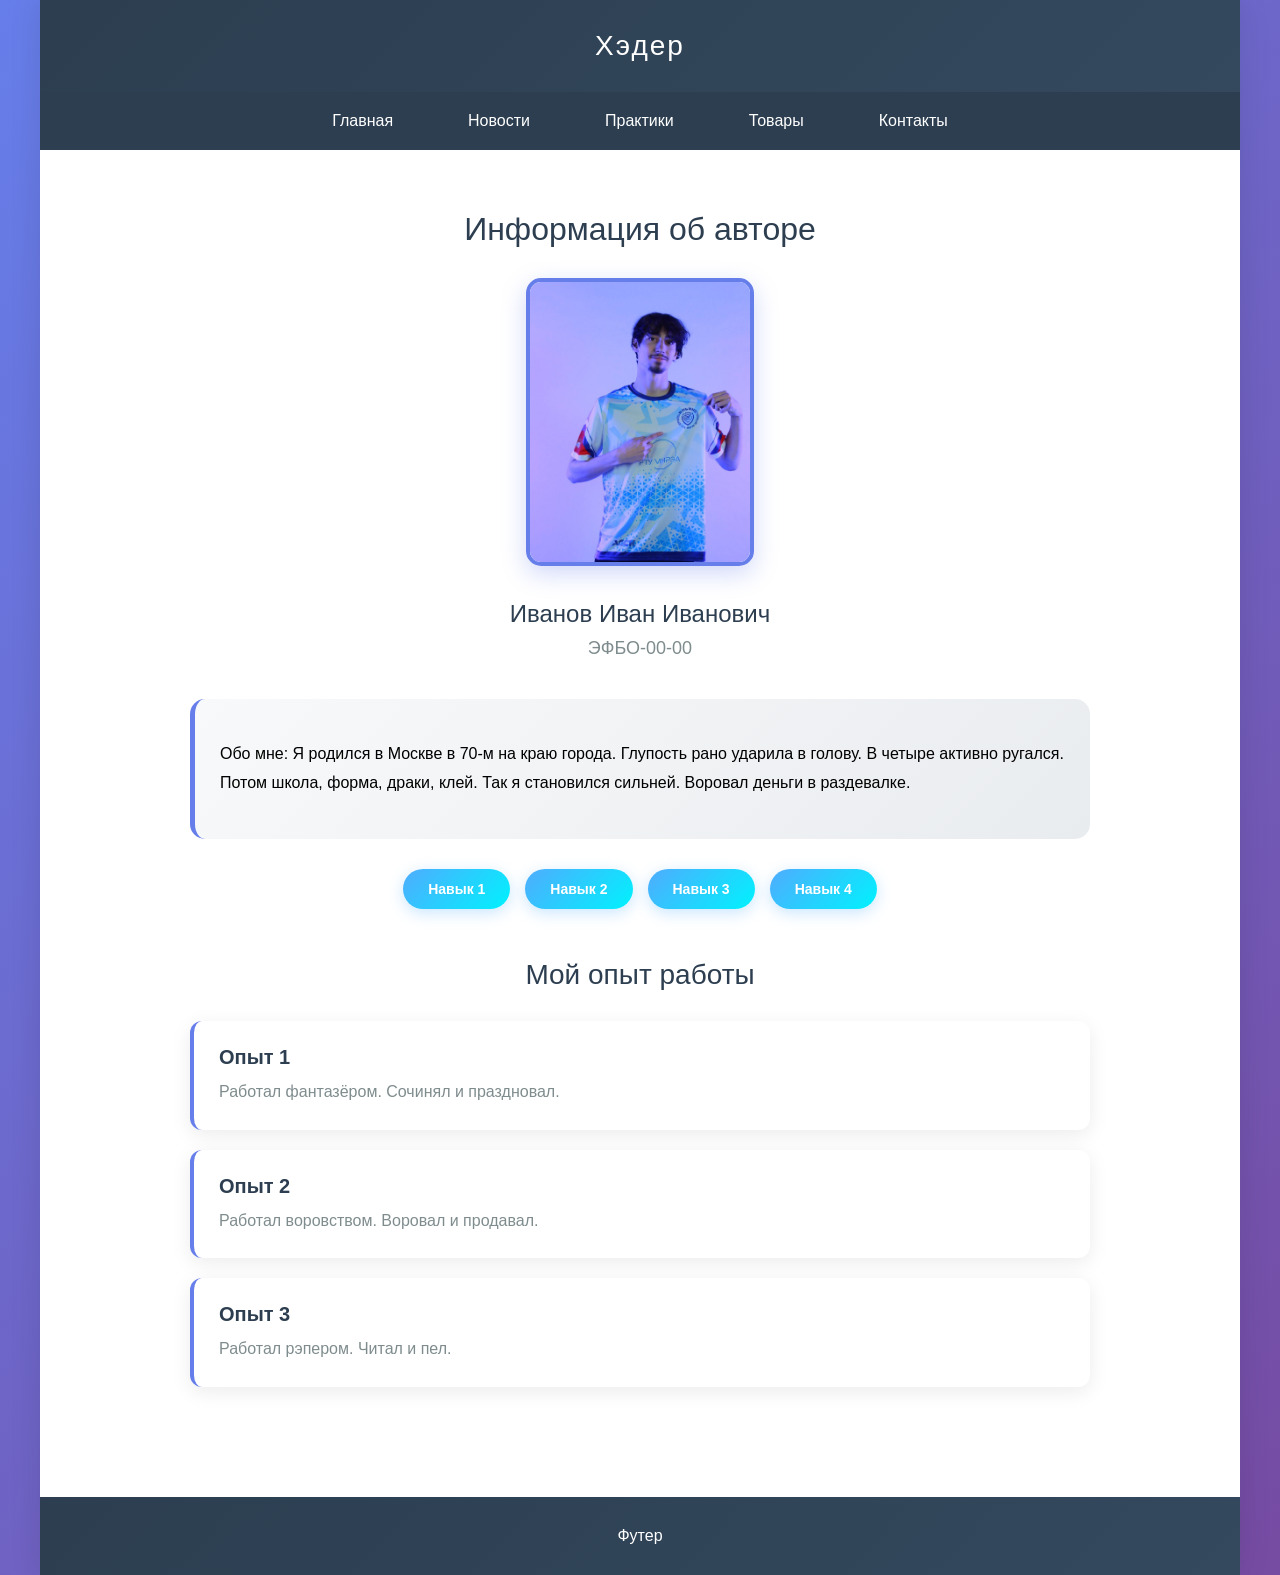
==== index.html @ 4c72a567 "fhjdkhfks" ====
<!DOCTYPE html>
<html lang="ru">
<head>
  <meta charset="UTF-8">
  <meta name="viewport" content="width=device-width, initial-scale=1.0">
  <title>Семестровая работа</title>
  <link rel="stylesheet" href="css/style.css">
</head>
<body>
<div class="page-container">
  <div class="header">Хэдер</div>
  <div class="nav">
    <ul class="nav-list">
      <li class="nav-item"><a class="nav-link"
                              href="index.html">Главная</a></li>
      <li class="nav-item"><a class="nav-link"
                              href="news.html">Новости</a></li>
      <li class="nav-item"><a class="nav-link"
                              href="practices.html">Практики</a></li>
      <li class="nav-item"><a class="nav-link"
                              href="goods.html">Товары</a></li>
      <li class="nav-item"><a class="nav-link"
                              href="contacts.html">Контакты</a></li>
    </ul>
  </div>
  <div class="content">
    <div class="profile-header">
      <h1 class="profile-title">Информация об авторе</h1>
      <img class="profile-photo" src="photo1.png" alt="Фото
автора" width="200" height="250">
      <h2 class="profile-name">Иванов Иван Иванович</h2>
      <p class="profile-group">ЭФБО-00-00</p>
    </div>

    <div class="about-me">
      <p>Обо мне: Я родился в Москве в 70-м на краю города. Глупость
        рано ударила в голову. В четыре активно ругался.
        Потом школа, форма, драки, клей. Так я становился сильней.
        Воровал деньги в раздевалке.</p>
    </div>

    <div class="skills-container">
      <div class="skill-tag">Навык 1</div>
      <div class="skill-tag">Навык 2</div>
      <div class="skill-tag">Навык 3</div>
      <div class="skill-tag">Навык 4</div>
    </div>

    <div class="experience-section">
      <h2 class="section-title">Мой опыт работы</h2>
      <div class="experience-card">
        <h3 class="experience-title">Опыт 1</h3>
        <p class="experience-desc">Работал фантазёром. Сочинял и
          праздновал.</p>
      </div>
      <div class="experience-card">
        <h3 class="experience-title">Опыт 2</h3>
        <p class="experience-desc">Работал воровством. Воровал и
          продавал.</p>
      </div>
      <div class="experience-card">
        <h3 class="experience-title">Опыт 3</h3>
        <p class="experience-desc">Работал рэпером. Читал и пел.
        </p>
      </div>
    </div>
  </div>
  <div class="footer">Футер</div>
</div>
</body>
</html>
---- css/style.css ----
/* ===== БАЗОВЫЕ СТИЛИ ===== */
body {
  font-family: 'Segoe UI', Tahoma, Geneva, Verdana, sans-serif; /* Современный
шрифт для лучшей читаемости */
  margin: 0; /* Убираем стандартные отступы браузера */
  padding: 0; /* Убираем стандартные внутренние отступы */
  background: linear-gradient(135deg, #667eea 0%, #764ba2 100%); /* Красивый
градиентный фон всей страницы */
  min-height: 100vh; /* Минимальная высота равна высоте окна браузера */
}
/* ===== КОНТЕЙНЕР СТРАНИЦЫ ===== */
.page-container {
  max-width: 1200px; /* Максимальная ширина контента */
  margin: 0 auto; /* Центрирование контейнера по горизонтали */
  background: white; /* Белый фон для основного содержимого */
  min-height: 100vh; /* Минимальная высота равна высоте окна браузера */
  box-shadow: 0 0 30px rgba(0,0,0,0.1); /* Легкая тень вокруг всего контента */
}
/* ===== ШАПКА ===== */
.header {
  background: linear-gradient(135deg, #2c3e50 0%, #34495e 100%); /* Темный
градиентный фон */
  color: white; /* Белый цвет текста */
  text-align: center; /* Выравнивание текста по центру */
  padding: 30px; /* Внутренние отступы со всех сторон */
  font-size: 28px; /* Размер шрифта */
  font-weight: 300; /* Легкое начертание шрифта */
  letter-spacing: 2px; /* Расстояние между буквами */
}
/* ===== НАВИГАЦИЯ ===== */
.nav {
  background: #2c3e50; /* Темно-синий фон навигации */
  padding: 20px 0; /* Вертикальные отступы */
}
.nav-list {
  list-style: none; /* Убираем маркеры списка */
  margin: 0; /* Убираем внешние отступы */
  padding: 0; /* Убираем внутренние отступы */
  display: flex; /* Горизонтальное расположение элементов */
  justify-content: center; /* Выравнивание по центру */
  gap: 25px; /* Расстояние между элементами навигации */
}
.nav-item {
  margin: 0; /* Убираем отступы у пунктов меню */
}
.nav-link {
  color: white; /* Белый цвет текста ссылок */
  text-decoration: none; /* Убираем подчеркивание ссылок */
  padding: 12px 25px; /* Отступы внутри ссылок */
  border-radius: 25px; /* Скругленные углы (капсульная форма) */
  transition: all 0.3s ease; /* Плавные анимации при изменении */
  font-weight: 500; /* Средняя жирность шрифта */
}
.nav-link:hover {
  background: rgba(255,255,255,0.1); /* Полупрозрачный белый фон при наведении
*/
  transform: translateY(-2px); /* Легкое поднятие элемента при наведении */
}
/* ===== ОСНОВНОЙ КОНТЕНТ ===== */
.content {
  padding: 40px; /* Внутренние отступы контента */
  max-width: 900px; /* Максимальная ширина контента */
  margin: 0 auto; /* Центрирование контента */
}
/* ===== ГЛАВНАЯ СТРАНИЦА ===== */
.profile-header {
  text-align: center; /* Выравнивание по центру */
  margin-bottom: 40px; /* Отступ снизу */
}
.profile-title {
  font-size: 32px; /* Размер шрифта заголовка */
  color: #2c3e50; /* Темно-синий цвет текста */
  margin-bottom: 10px; /* Отступ снизу */
  font-weight: 300; /* Легкое начертание шрифта */
}
.profile-photo {
  width: 220px; /* Фиксированная ширина фото */
  height: 280px; /* Фиксированная высота фото */
  border-radius: 15px; /* Скругленные углы фото */
  object-fit: cover; /* Обрезка фото для сохранения пропорций */
  margin: 20px auto; /* Центрирование и отступы */
  border: 4px solid #667eea; /* Синяя рамка вокруг фото */
  box-shadow: 0 8px 25px rgba(102, 126, 234, 0.3); /* Тень с синим оттенком */
}
.profile-name {
  font-size: 24px; /* Размер шрифта имени */
  color: #2c3e50; /* Темно-синий цвет текста */
  margin: 10px 0; /* Вертикальные отступы */
  font-weight: 500; /* Средняя жирность шрифта */
}
.profile-group {
  font-size: 18px; /* Размер шрифта группы */
  color: #7f8c8d; /* Серый цвет текста */
  margin: 5px 0; /* Вертикальные отступы */
}
.about-me {
  background: linear-gradient(135deg, #f8f9fa 0%, #e9ecef 100%); /* Светлый
градиентный фон */
  padding: 25px; /* Внутренние отступы */
  border-radius: 15px; /* Скругленные углы */
  margin: 30px 0; /* Вертикальные отступы */
  border-left: 5px solid #667eea; /* Синяя полоса слева */
  font-size: 16px; /* Размер шрифта текста */
  line-height: 1.8; /* Межстрочный интервал */
}
/* ===== НАВЫКИ ===== */
.skills-container {
  display: flex; /* Горизонтальное расположение навыков */
  justify-content: center; /* Выравнивание по центру */
  flex-wrap: wrap; /* Перенос на новую строку при необходимости */
  gap: 15px; /* Расстояние между навыками */
  margin: 30px 0; /* Вертикальные отступы */
}
.skill-tag {
  background: linear-gradient(135deg, #4facfe 0%, #00f2fe 100%); /* Голубой
градиентный фон */
  color: white; /* Белый цвет текста */
  padding: 12px 25px; /* Внутренние отступы */
  border-radius: 25px; /* Круглые углы (капсульная форма) */
  font-weight: 600; /* Жирный шрифт */
  font-size: 14px; /* Размер шрифта */
  box-shadow: 0 4px 15px rgba(79, 172, 254, 0.3); /* Тень с голубым оттенком */
  transition: all 0.3s ease; /* Плавные анимации при изменении */
}
.skill-tag:hover {
  transform: translateY(-3px); /* Поднятие элемента при наведении */
  box-shadow: 0 6px 20px rgba(79, 172, 254, 0.4); /* Увеличение тени при
наведении */
}
/* ===== ОПЫТ РАБОТЫ ===== */
.experience-section {
  margin-top: 50px; /* Отступ сверху */
}
.section-title {
  font-size: 28px; /* Размер шрифта заголовка секции */
  color: #2c3e50; /* Темно-синий цвет текста */
  text-align: center; /* Выравнивание по центру */
  margin-bottom: 30px; /* Отступ снизу */
  font-weight: 300; /* Легкое начертание шрифта */
}
.experience-card {
  background: white; /* Белый фон карточки */
  padding: 25px; /* Внутренние отступы */
  margin: 20px 0; /* Вертикальные отступы */
  border-radius: 12px; /* Скругленные углы */
  box-shadow: 0 5px 20px rgba(0,0,0,0.08); /* Легкая тень */
  border-left: 4px solid #667eea; /* Синяя полоса слева */
  transition: transform 0.3s ease; /* Плавная анимация трансформации */
}
.experience-card:hover {
  transform: translateX(5px); /* Сдвиг вправо при наведении */
}
.experience-title {
  font-size: 20px; /* Размер шрифта заголовка опыта */
  color: #2c3e50; /* Темно-синий цвет текста */
  margin: 0 0 10px 0; /* Отступ снизу */
  font-weight: 600; /* Жирный шрифт */
}
.experience-desc {
  color: #7f8c8d; /* Серый цвет текста */
  line-height: 1.6; /* Межстрочный интервал */
  margin: 0; /* Убираем отступы */
}
/* ===== ФУТЕР ===== */
.footer {
  background: linear-gradient(135deg, #2c3e50 0%, #34495e 100%); /* Темный
градиентный фон */
  color: white; /* Белый цвет текста */
  text-align: center; /* Выравнивание по центру */
  padding: 30px; /* Внутренние отступы */
  margin-top: 50px; /*Отступ сверху*/
}
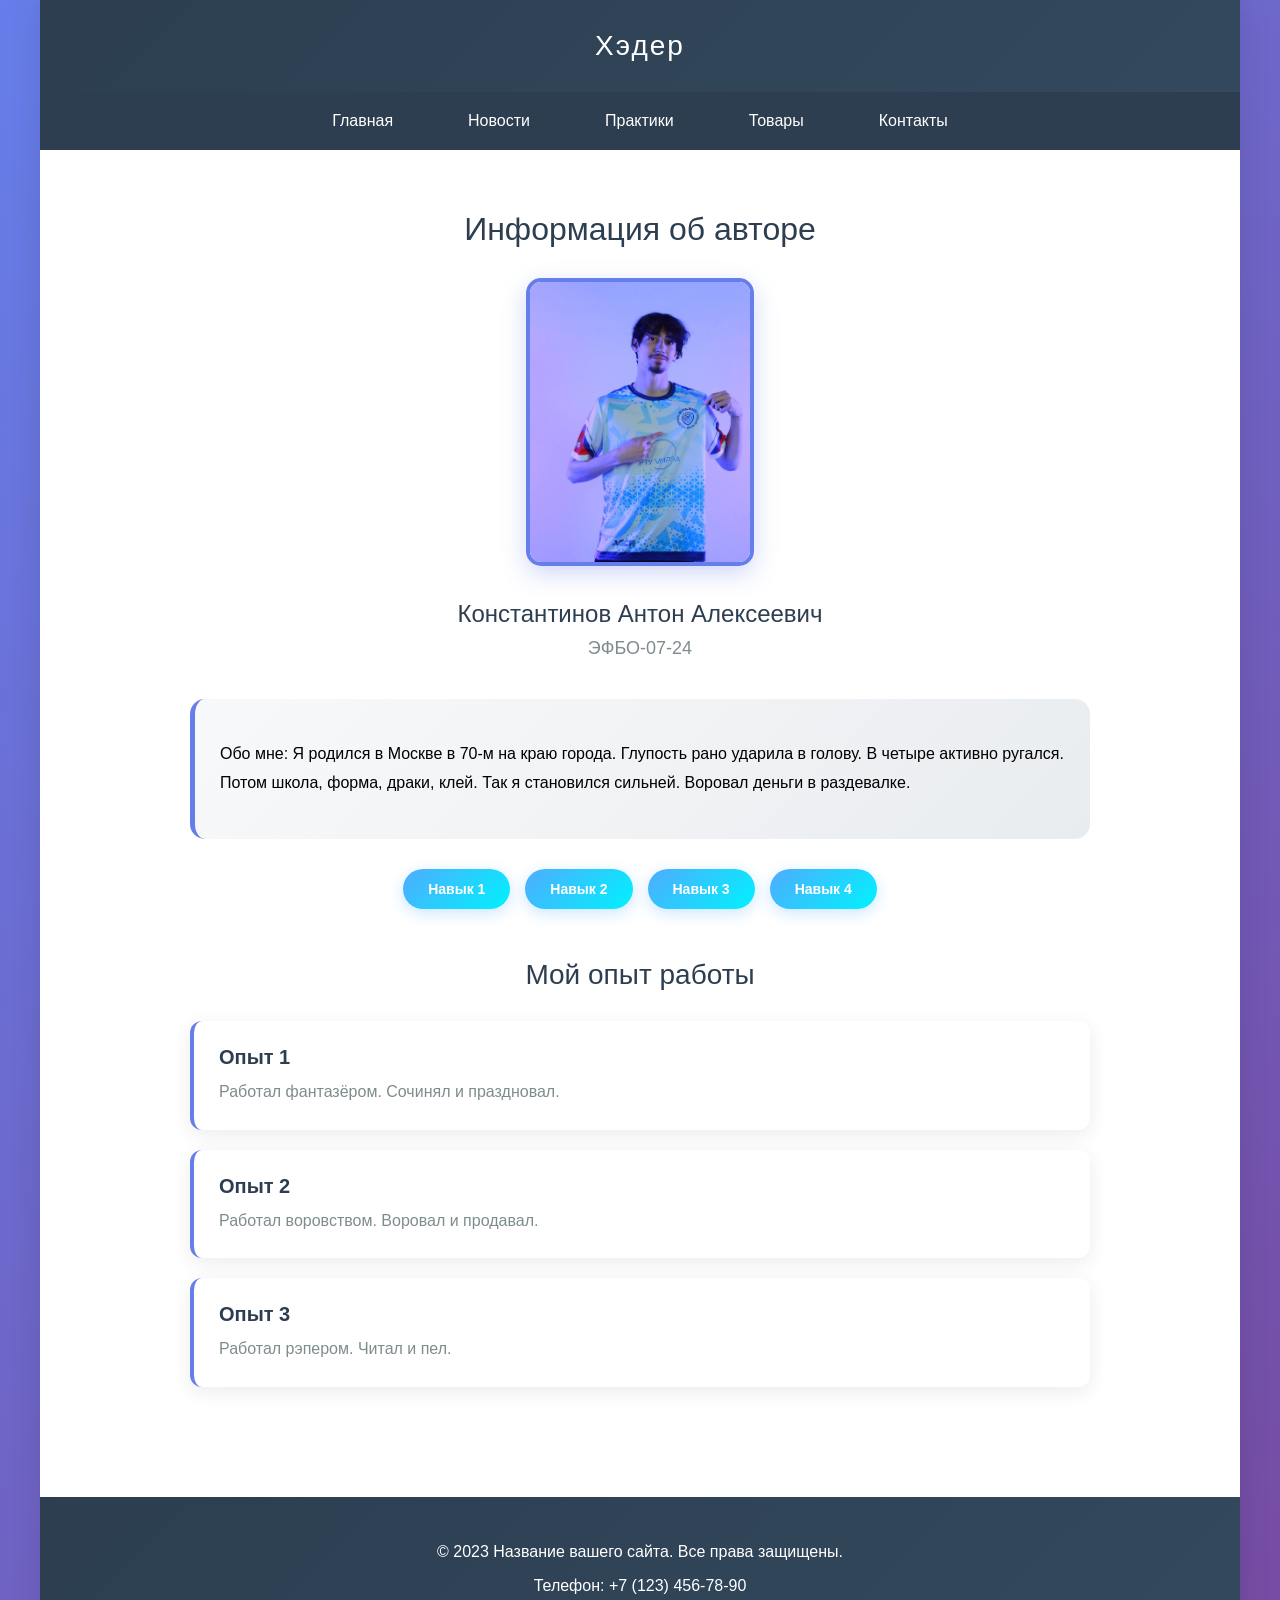
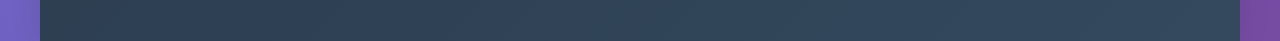
==== commit 87f83daa: "добавлены стили" ====
--- a/index.html
+++ b/index.html
@@ -28,8 +28,8 @@
       <h1 class="profile-title">Информация об авторе</h1>
       <img class="profile-photo" src="photo1.png" alt="Фото
 автора" width="200" height="250">
-      <h2 class="profile-name">Иванов Иван Иванович</h2>
-      <p class="profile-group">ЭФБО-00-00</p>
+      <h2 class="profile-name">Константинов Антон Алексеевич</h2>
+      <p class="profile-group">ЭФБО-07-24</p>
     </div>
 
     <div class="about-me">
@@ -65,7 +65,10 @@
       </div>
     </div>
   </div>
-  <div class="footer">Футер</div>
+  <div class="footer">
+    <p>&copy; 2023 Название вашего сайта. Все права защищены.</p>
+    <p>Телефон: +7 (123) 456-78-90</p>
+  </div>
 </div>
 </body>
 </html>
--- a/css/style.css
+++ b/css/style.css
@@ -1,4 +1,4 @@
-/* ===== БАЗОВЫЕ СТИЛИ ===== */
+/* ===== базовые стили ===== */
 body {
   font-family: 'Segoe UI', Tahoma, Geneva, Verdana, sans-serif; /* Современный
 шрифт для лучшей читаемости */
@@ -8,7 +8,7 @@
 градиентный фон всей страницы */
   min-height: 100vh; /* Минимальная высота равна высоте окна браузера */
 }
-/* ===== КОНТЕЙНЕР СТРАНИЦЫ ===== */
+/* ===== контейнер страницы ===== */
 .page-container {
   max-width: 1200px; /* Максимальная ширина контента */
   margin: 0 auto; /* Центрирование контейнера по горизонтали */
@@ -16,7 +16,7 @@
   min-height: 100vh; /* Минимальная высота равна высоте окна браузера */
   box-shadow: 0 0 30px rgba(0,0,0,0.1); /* Легкая тень вокруг всего контента */
 }
-/* ===== ШАПКА ===== */
+/* ===== шапка ===== */
 .header {
   background: linear-gradient(135deg, #2c3e50 0%, #34495e 100%); /* Темный
 градиентный фон */
@@ -27,7 +27,7 @@
   font-weight: 300; /* Легкое начертание шрифта */
   letter-spacing: 2px; /* Расстояние между буквами */
 }
-/* ===== НАВИГАЦИЯ ===== */
+/* ===== навигация ===== */
 .nav {
   background: #2c3e50; /* Темно-синий фон навигации */
   padding: 20px 0; /* Вертикальные отступы */
@@ -56,13 +56,13 @@
 */
   transform: translateY(-2px); /* Легкое поднятие элемента при наведении */
 }
-/* ===== ОСНОВНОЙ КОНТЕНТ ===== */
+/* ===== основной контент ===== */
 .content {
   padding: 40px; /* Внутренние отступы контента */
   max-width: 900px; /* Максимальная ширина контента */
   margin: 0 auto; /* Центрирование контента */
 }
-/* ===== ГЛАВНАЯ СТРАНИЦА ===== */
+/* ===== главная страница ===== */
 .profile-header {
   text-align: center; /* Выравнивание по центру */
   margin-bottom: 40px; /* Отступ снизу */
@@ -103,7 +103,7 @@
   font-size: 16px; /* Размер шрифта текста */
   line-height: 1.8; /* Межстрочный интервал */
 }
-/* ===== НАВЫКИ ===== */
+/* ===== навыки ===== */
 .skills-container {
   display: flex; /* Горизонтальное расположение навыков */
   justify-content: center; /* Выравнивание по центру */
@@ -127,7 +127,7 @@
   box-shadow: 0 6px 20px rgba(79, 172, 254, 0.4); /* Увеличение тени при
 наведении */
 }
-/* ===== ОПЫТ РАБОТЫ ===== */
+
 .experience-section {
   margin-top: 50px; /* Отступ сверху */
 }
@@ -161,7 +161,7 @@
   line-height: 1.6; /* Межстрочный интервал */
   margin: 0; /* Убираем отступы */
 }
-/* ===== ФУТЕР ===== */
+/* ===== футер ===== */
 .footer {
   background: linear-gradient(135deg, #2c3e50 0%, #34495e 100%); /* Темный
 градиентный фон */
@@ -170,3 +170,110 @@
   padding: 30px; /* Внутренние отступы */
   margin-top: 50px; /*Отступ сверху*/
 }
+/* =====карточка новости===== */
+.news-card {
+  background: white;
+  padding: 25px;
+  margin: 20px 0;
+  border-radius: 12px;
+  box-shadow: 0 5px 20px rgba(0,0,0,0.08);
+  border-left: 4px solid #667eea; /* Синяя полоса слева — как в макете */
+  transition: transform 0.3s ease;
+}
+
+.news-card:hover {
+  transform: translateX(5px);
+}
+
+.news-card h2 {
+  font-size: 20px;
+  color: #2c3e50;
+  margin: 0 0 10px 0;
+  font-weight: 600;
+}
+
+.news-meta {
+  font-size: 14px;
+  color: #7f8c8d;
+  margin: 0 0 15px 0;
+  font-style: italic;
+}
+
+.news-text {
+  color: #7f8c8d;
+  line-height: 1.6;
+  margin: 0;
+}
+/* ===== карточка товара ===== */
+.product-card {
+  background: white;
+  padding: 20px;
+  margin: 20px 0;
+  border-radius: 12px;
+  box-shadow: 0 5px 20px rgba(0,0,0,0.08);
+  border-left: 4px solid #667eea;
+  text-align: center;
+  transition: transform 0.3s ease;
+}
+
+.product-card:hover {
+  transform: translateY(-5px);
+}
+
+.product-card img {
+  width: 120px;
+  height: 120px;
+  object-fit: cover;
+  border-radius: 10px;
+  margin-bottom: 15px;
+  border: 2px solid #eee;
+}
+
+.product-card h3 {
+  font-size: 18px;
+  color: #2c3e50;
+  margin: 10px 0;
+  font-weight: 600;
+}
+
+.product-price {
+  font-size: 16px;
+  color: #27ae60;
+  font-weight: bold;
+  margin: 0;
+}
+/* ===== карточка контактов ===== */
+.contact-card {
+  background: white;
+  padding: 25px;
+  margin: 20px 0;
+  border-radius: 12px;
+  box-shadow: 0 5px 20px rgba(0,0,0,0.08);
+  border-left: 4px solid #667eea;
+  max-width: 500px;
+  margin: 20px auto;
+  text-align: center;
+}
+
+.contact-card p {
+  margin: 10px 0;
+  font-size: 16px;
+  color: #7f8c8d;
+}
+
+.contact-card button {
+  background: linear-gradient(135deg, #667eea 0%, #764ba2 100%);
+  color: white;
+  border: none;
+  padding: 12px 25px;
+  border-radius: 25px;
+  font-size: 16px;
+  cursor: pointer;
+  margin-top: 15px;
+  transition: all 0.3s ease;
+}
+
+.contact-card button:hover {
+  transform: scale(1.05);
+  box-shadow: 0 6px 20px rgba(102, 126, 234, 0.4);
+}
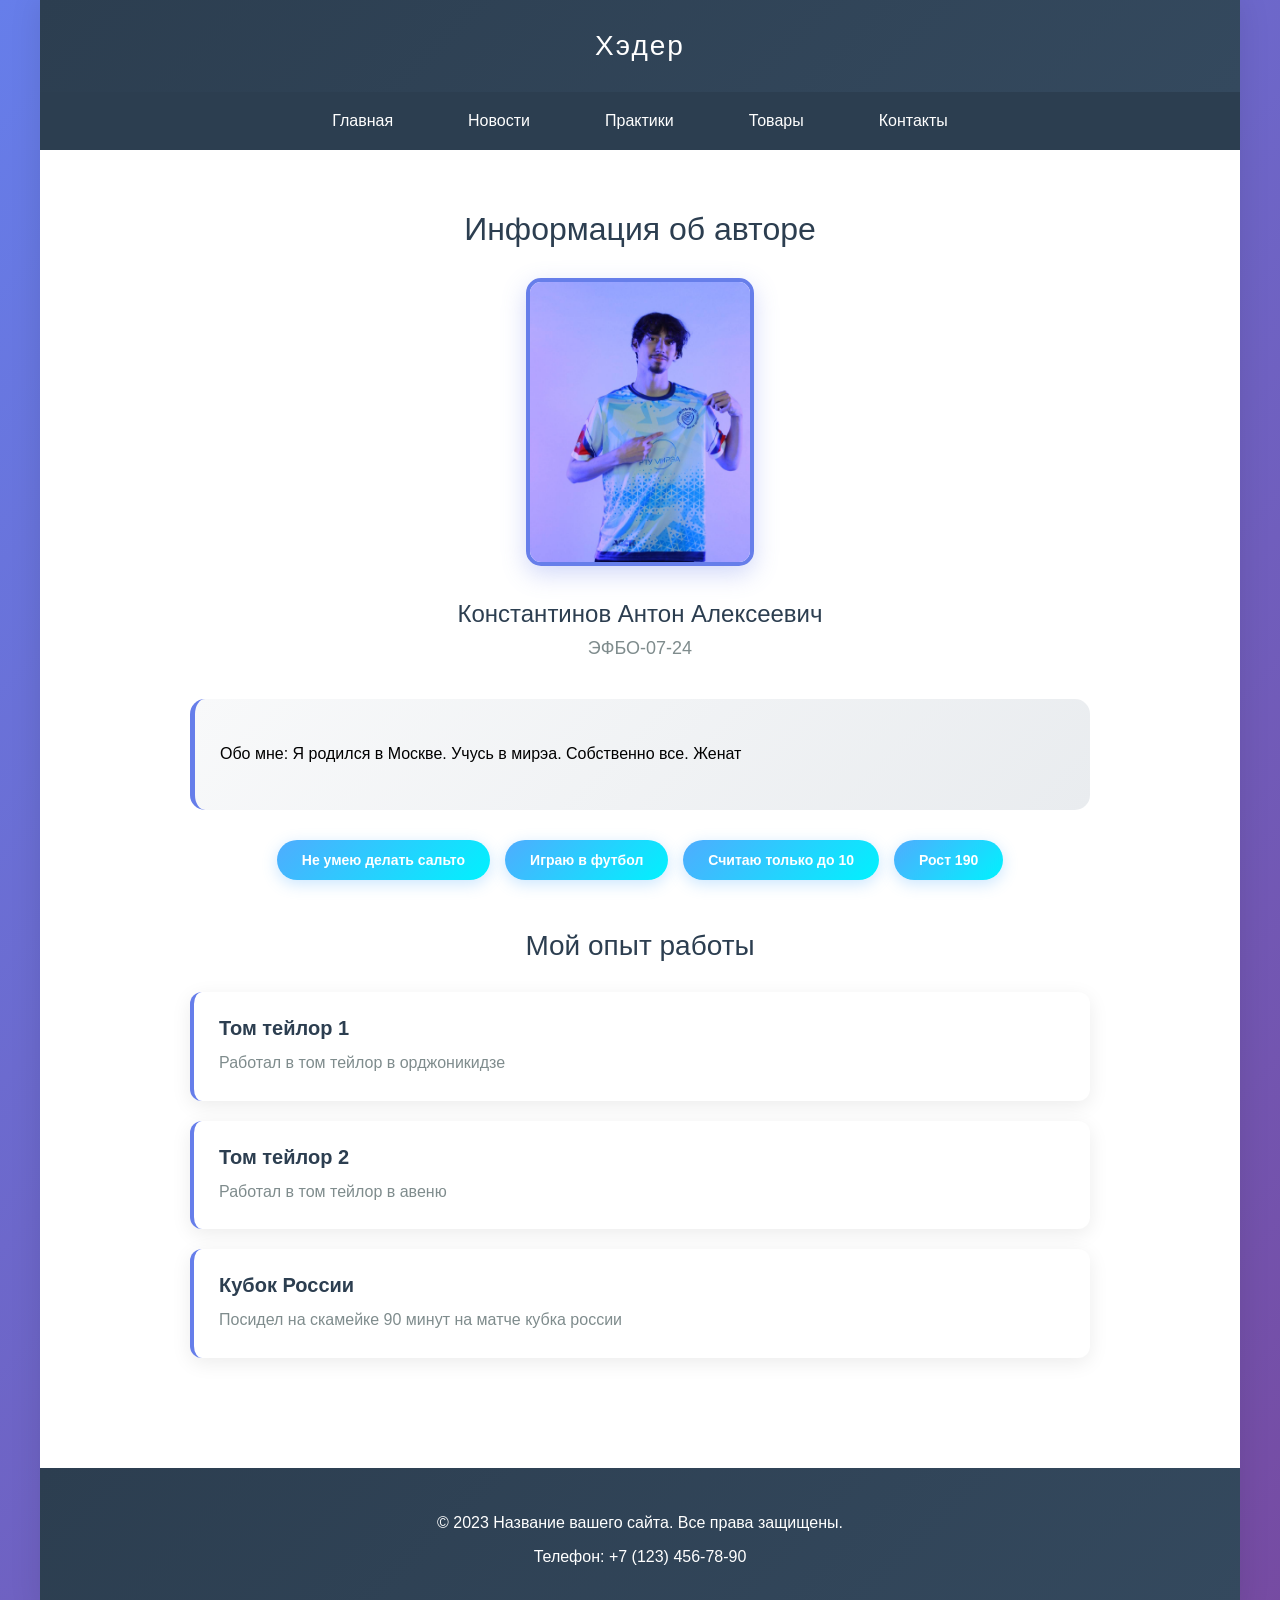
==== commit 1bc03a3c: "добавлены навыки и опыт работы" ====
--- a/index.html
+++ b/index.html
@@ -14,54 +14,48 @@
       <li class="nav-item"><a class="nav-link"
                               href="index.html">Главная</a></li>
       <li class="nav-item"><a class="nav-link"
-                              href="news.html">Новости</a></li>
+                              href="pages/news.html">Новости</a></li>
       <li class="nav-item"><a class="nav-link"
-                              href="practices.html">Практики</a></li>
+                              href="pages/practices.html">Практики</a></li>
       <li class="nav-item"><a class="nav-link"
-                              href="goods.html">Товары</a></li>
+                              href="pages/goods.html">Товары</a></li>
       <li class="nav-item"><a class="nav-link"
-                              href="contacts.html">Контакты</a></li>
+                              href="pages/contacts.html">Контакты</a></li>
     </ul>
   </div>
   <div class="content">
     <div class="profile-header">
       <h1 class="profile-title">Информация об авторе</h1>
-      <img class="profile-photo" src="photo1.png" alt="Фото
+      <img class="profile-photo" src="img/photo1.png" alt="Фото
 автора" width="200" height="250">
       <h2 class="profile-name">Константинов Антон Алексеевич</h2>
       <p class="profile-group">ЭФБО-07-24</p>
     </div>
 
     <div class="about-me">
-      <p>Обо мне: Я родился в Москве в 70-м на краю города. Глупость
-        рано ударила в голову. В четыре активно ругался.
-        Потом школа, форма, драки, клей. Так я становился сильней.
-        Воровал деньги в раздевалке.</p>
+      <p>Обо мне: Я родился в Москве. Учусь в мирэа. Собственно все. Женат</p>
     </div>
 
     <div class="skills-container">
-      <div class="skill-tag">Навык 1</div>
-      <div class="skill-tag">Навык 2</div>
-      <div class="skill-tag">Навык 3</div>
-      <div class="skill-tag">Навык 4</div>
+      <div class="skill-tag">Не умею делать сальто</div>
+      <div class="skill-tag">Играю в футбол</div>
+      <div class="skill-tag">Считаю только до 10</div>
+      <div class="skill-tag">Рост 190</div>
     </div>
 
     <div class="experience-section">
       <h2 class="section-title">Мой опыт работы</h2>
       <div class="experience-card">
-        <h3 class="experience-title">Опыт 1</h3>
-        <p class="experience-desc">Работал фантазёром. Сочинял и
-          праздновал.</p>
+        <h3 class="experience-title">Том тейлор 1</h3>
+        <p class="experience-desc">Работал в том тейлор в орджоникидзе</p>
       </div>
       <div class="experience-card">
-        <h3 class="experience-title">Опыт 2</h3>
-        <p class="experience-desc">Работал воровством. Воровал и
-          продавал.</p>
+        <h3 class="experience-title">Том тейлор 2</h3>
+        <p class="experience-desc">Работал в том тейлор в авеню</p>
       </div>
       <div class="experience-card">
-        <h3 class="experience-title">Опыт 3</h3>
-        <p class="experience-desc">Работал рэпером. Читал и пел.
-        </p>
+        <h3 class="experience-title">Кубок России</h3>
+        <p class="experience-desc">Посидел на скамейке 90 минут на матче кубка россии</p>
       </div>
     </div>
   </div>
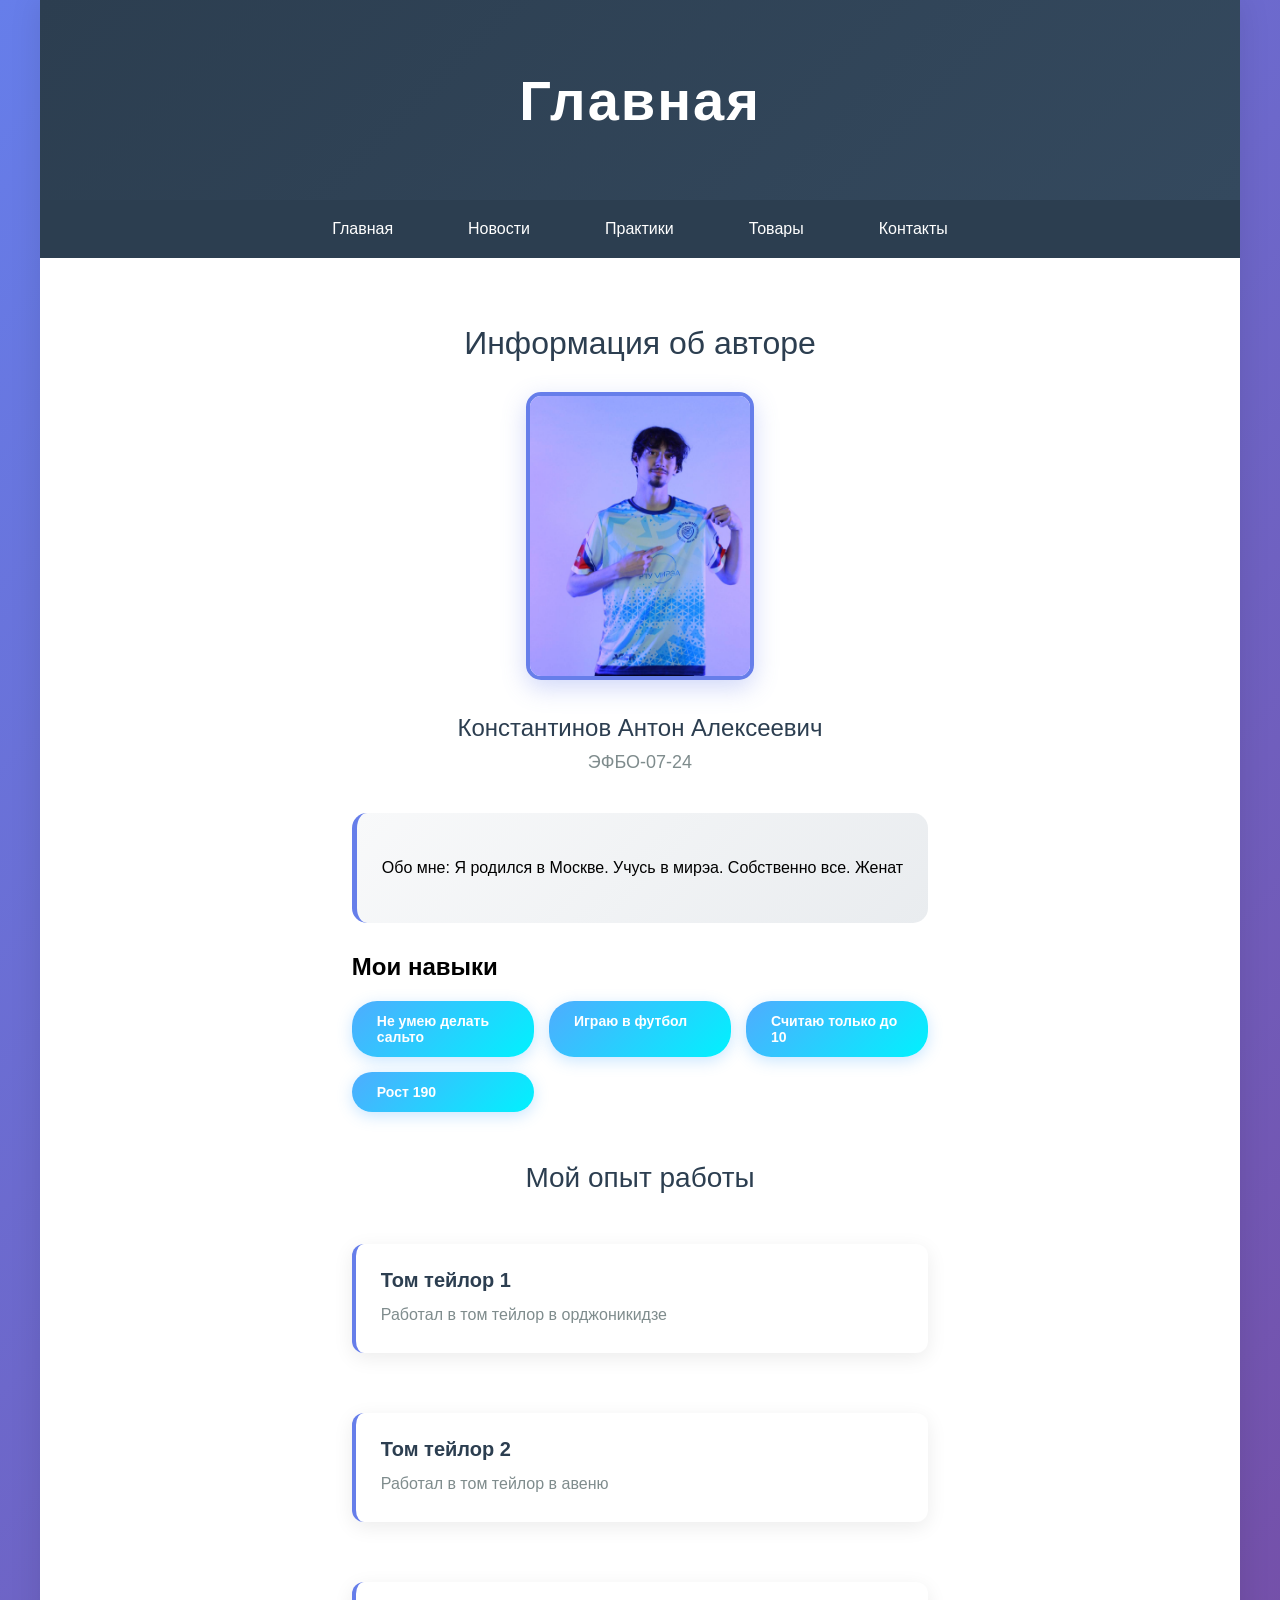
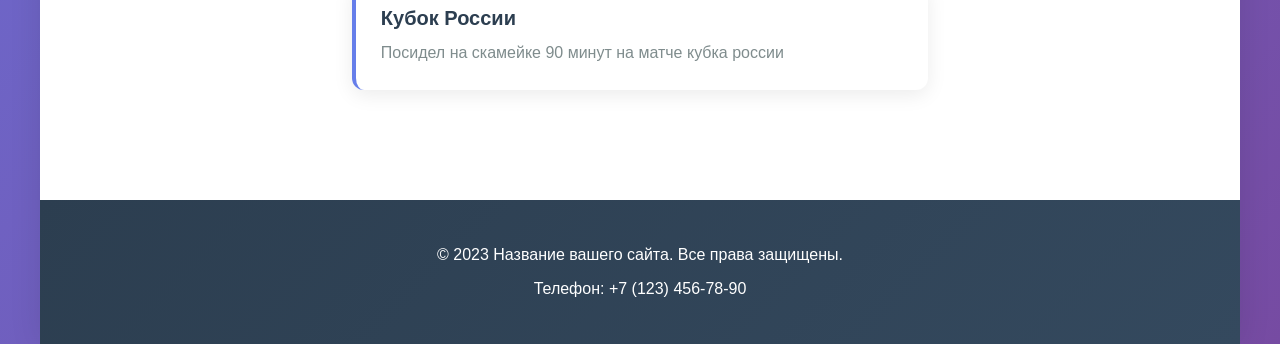
==== commit d519bebb: "9 практика" ====
--- a/index.html
+++ b/index.html
@@ -8,8 +8,10 @@
 </head>
 <body>
 <div class="page-container">
-  <div class="header">Хэдер</div>
-  <div class="nav">
+  <header class="header">
+    <h1>Главная</h1>
+  </header>
+  <nav class="nav">
     <ul class="nav-list">
       <li class="nav-item"><a class="nav-link"
                               href="index.html">Главная</a></li>
@@ -22,47 +24,52 @@
       <li class="nav-item"><a class="nav-link"
                               href="pages/contacts.html">Контакты</a></li>
     </ul>
-  </div>
-  <div class="content">
-    <div class="profile-header">
+  </nav>
+  <main class="content">
+    <article class="profile-header">
       <h1 class="profile-title">Информация об авторе</h1>
       <img class="profile-photo" src="img/photo1.png" alt="Фото
 автора" width="200" height="250">
       <h2 class="profile-name">Константинов Антон Алексеевич</h2>
       <p class="profile-group">ЭФБО-07-24</p>
-    </div>
+    </article>
 
-    <div class="about-me">
+    <section class="about-me">
       <p>Обо мне: Я родился в Москве. Учусь в мирэа. Собственно все. Женат</p>
-    </div>
+    </section>
 
-    <div class="skills-container">
-      <div class="skill-tag">Не умею делать сальто</div>
-      <div class="skill-tag">Играю в футбол</div>
-      <div class="skill-tag">Считаю только до 10</div>
-      <div class="skill-tag">Рост 190</div>
-    </div>
+    <section class="skills-container">
+      <h2>Мои навыки</h2>
+      <div class="skills-grid">
+        <div class="skill-tag">Не умею делать сальто</div>
+        <div class="skill-tag">Играю в футбол</div>
+        <div class="skill-tag">Считаю только до 10</div>
+        <div class="skill-tag">Рост 190</div>
+      </div>
+    </section>
 
-    <div class="experience-section">
+    <section class="experience-section">
       <h2 class="section-title">Мой опыт работы</h2>
-      <div class="experience-card">
-        <h3 class="experience-title">Том тейлор 1</h3>
-        <p class="experience-desc">Работал в том тейлор в орджоникидзе</p>
+      <div class="experience-grid">
+        <article class="experience-card">
+          <h3 class="experience-title">Том тейлор 1</h3>
+          <p class="experience-desc">Работал в том тейлор в орджоникидзе</p>
+        </article>
+        <article class="experience-card">
+          <h3 class="experience-title">Том тейлор 2</h3>
+          <p class="experience-desc">Работал в том тейлор в авеню</p>
+        </article>
+        <article class="experience-card">
+          <h3 class="experience-title">Кубок России</h3>
+          <p class="experience-desc">Посидел на скамейке 90 минут на матче кубка россии</p>
+        </article>
       </div>
-      <div class="experience-card">
-        <h3 class="experience-title">Том тейлор 2</h3>
-        <p class="experience-desc">Работал в том тейлор в авеню</p>
-      </div>
-      <div class="experience-card">
-        <h3 class="experience-title">Кубок России</h3>
-        <p class="experience-desc">Посидел на скамейке 90 минут на матче кубка россии</p>
-      </div>
-    </div>
-  </div>
-  <div class="footer">
+    </section>
+  </main>
+  <footer class="footer">
     <p>&copy; 2023 Название вашего сайта. Все права защищены.</p>
     <p>Телефон: +7 (123) 456-78-90</p>
-  </div>
+  </footer>
 </div>
 </body>
 </html>
--- a/css/style.css
+++ b/css/style.css
@@ -15,6 +15,13 @@
   background: white; /* Белый фон для основного содержимого */
   min-height: 100vh; /* Минимальная высота равна высоте окна браузера */
   box-shadow: 0 0 30px rgba(0,0,0,0.1); /* Легкая тень вокруг всего контента */
+  display: grid; /* сеточный макет для семантических областей */
+  grid-template-rows: auto 1fr auto;
+  grid-template-areas:
+    "header"
+    "nav"
+    "main"
+    "footer";
 }
 /* ===== шапка ===== */
 .header {
@@ -26,11 +33,13 @@
   font-size: 28px; /* Размер шрифта */
   font-weight: 300; /* Легкое начертание шрифта */
   letter-spacing: 2px; /* Расстояние между буквами */
+  grid-area: header; /* привязка к области сетки */
 }
 /* ===== навигация ===== */
 .nav {
   background: #2c3e50; /* Темно-синий фон навигации */
   padding: 20px 0; /* Вертикальные отступы */
+  grid-area: nav; /* привязка к области сетки */
 }
 .nav-list {
   list-style: none; /* Убираем маркеры списка */
@@ -57,10 +66,12 @@
   transform: translateY(-2px); /* Легкое поднятие элемента при наведении */
 }
 /* ===== основной контент ===== */
-.content {
+/* заменили .content на main для семантики */
+main.content {
   padding: 40px; /* Внутренние отступы контента */
   max-width: 900px; /* Максимальная ширина контента */
   margin: 0 auto; /* Центрирование контента */
+  grid-area: main; /* привязка к области сетки */
 }
 /* ===== главная страница ===== */
 .profile-header {
@@ -104,12 +115,12 @@
   line-height: 1.8; /* Межстрочный интервал */
 }
 /* ===== навыки ===== */
-.skills-container {
-  display: flex; /* Горизонтальное расположение навыков */
-  justify-content: center; /* Выравнивание по центру */
-  flex-wrap: wrap; /* Перенос на новую строку при необходимости */
+/* добавили css grid для навыков */
+.skills-grid {
+  display: grid; /* Горизонтальное расположение навыков */
+  grid-template-columns: repeat(auto-fit, minmax(150px, 1fr));
   gap: 15px; /* Расстояние между навыками */
-  margin: 30px 0; /* Вертикальные отступы */
+  margin: 20px 0; /* Вертикальные отступы */
 }
 .skill-tag {
   background: linear-gradient(135deg, #4facfe 0%, #00f2fe 100%); /* Голубой
@@ -138,6 +149,12 @@
   margin-bottom: 30px; /* Отступ снизу */
   font-weight: 300; /* Легкое начертание шрифта */
 }
+/* добавили css grid для карточек опыта */
+.experience-grid {
+  display: grid;
+  grid-template-columns: repeat(auto-fit, minmax(300px, 1fr));
+  gap: 20px;
+}
 .experience-card {
   background: white; /* Белый фон карточки */
   padding: 25px; /* Внутренние отступы */
@@ -171,22 +188,26 @@
   margin-top: 50px; /*Отступ сверху*/
 }
 /* =====карточка новости===== */
+.news-container {
+  display: grid;
+  gap: 25px;
+}
+
 .news-card {
   background: white;
-  padding: 25px;
+  padding: 30px;
   margin: 20px 0;
   border-radius: 12px;
   box-shadow: 0 5px 20px rgba(0,0,0,0.08);
   border-left: 4px solid #667eea; /* Синяя полоса слева — как в макете */
   transition: transform 0.3s ease;
 }
-
 .news-card:hover {
   transform: translateX(5px);
 }
 
-.news-card h2 {
-  font-size: 20px;
+.news-title {
+  font-size: 24px;
   color: #2c3e50;
   margin: 0 0 10px 0;
   font-weight: 600;
@@ -205,6 +226,12 @@
   margin: 0;
 }
 /* ===== карточка товара ===== */
+.product-grid {
+  display: grid;
+  grid-template-columns: repeat(auto-fit, minmax(280px, 1fr));
+  gap: 30px;
+  margin-top: 30px;
+}
 .product-card {
   background: white;
   padding: 20px;
@@ -220,16 +247,16 @@
   transform: translateY(-5px);
 }
 
-.product-card img {
-  width: 120px;
-  height: 120px;
+.product-image {
+  width: 200px;
+  height: 200px;
   object-fit: cover;
   border-radius: 10px;
-  margin-bottom: 15px;
-  border: 2px solid #eee;
-}
-
-.product-card h3 {
+  margin-bottom: 20px;
+  border: 3px solid #f8f9fa;
+}
+
+.product-name {
   font-size: 18px;
   color: #2c3e50;
   margin: 10px 0;
@@ -243,37 +270,79 @@
   margin: 0;
 }
 /* ===== карточка контактов ===== */
+.contact-container {
+  text-align: center;
+  padding: 40px 20px;
+}
+
+.section-title {
+  font-size: 28px;
+  color: #2c3e50;
+  margin-bottom: 30px;
+  font-weight: 300;
+}
+
 .contact-card {
-  background: white;
+  background: #e9ecef;
   padding: 25px;
-  margin: 20px 0;
-  border-radius: 12px;
+  margin: 20px auto;
+  max-width: 600px;
+  border-radius: 15px;
   box-shadow: 0 5px 20px rgba(0,0,0,0.08);
-  border-left: 4px solid #667eea;
-  max-width: 500px;
-  margin: 20px auto;
-  text-align: center;
-}
-
-.contact-card p {
-  margin: 10px 0;
-  font-size: 16px;
+  transition: transform 0.3s ease;
+}
+
+.contact-card:hover {
+  transform: translateY(-5px);
+}
+
+.contact-title {
+  font-size: 20px;
+  color: #2c3e50;
+  margin: 0 0 10px 0;
+  font-weight: 600;
+}
+
+.contact-text {
   color: #7f8c8d;
-}
-
-.contact-card button {
+  line-height: 1.6;
+  margin: 0;
+}
+
+.contact-button{
   background: linear-gradient(135deg, #667eea 0%, #764ba2 100%);
   color: white;
   border: none;
-  padding: 12px 25px;
-  border-radius: 25px;
+  padding: 15px 40px;
   font-size: 16px;
+  border-radius: 30px;
   cursor: pointer;
-  margin-top: 15px;
+  margin-top: 20px;
+  font-weight: 600;
   transition: all 0.3s ease;
 }
-
-.contact-card button:hover {
-  transform: scale(1.05);
-  box-shadow: 0 6px 20px rgba(102, 126, 234, 0.4);
-}
+.contact-button:hover{
+  transform: translateY(-2px);
+  box-shadow: 0 8px 25px rgba(102, 126, 234, 0.4);
+}
+
+/* ==== АДАПТИВНОСТЬ ==== */
+/* Новое: Медиа-запросы для мобильных устройств */
+@media (max-width: 768px) {
+  .nav-list {
+    flex-direction: column;
+    gap: 10px;
+  }
+
+  .skills-grid {
+    grid-template-columns: 1fr;
+  }
+
+  .experience-grid {
+    grid-template-columns: 1fr;
+  }
+
+  main.content {
+    padding: 20px;
+  }
+}
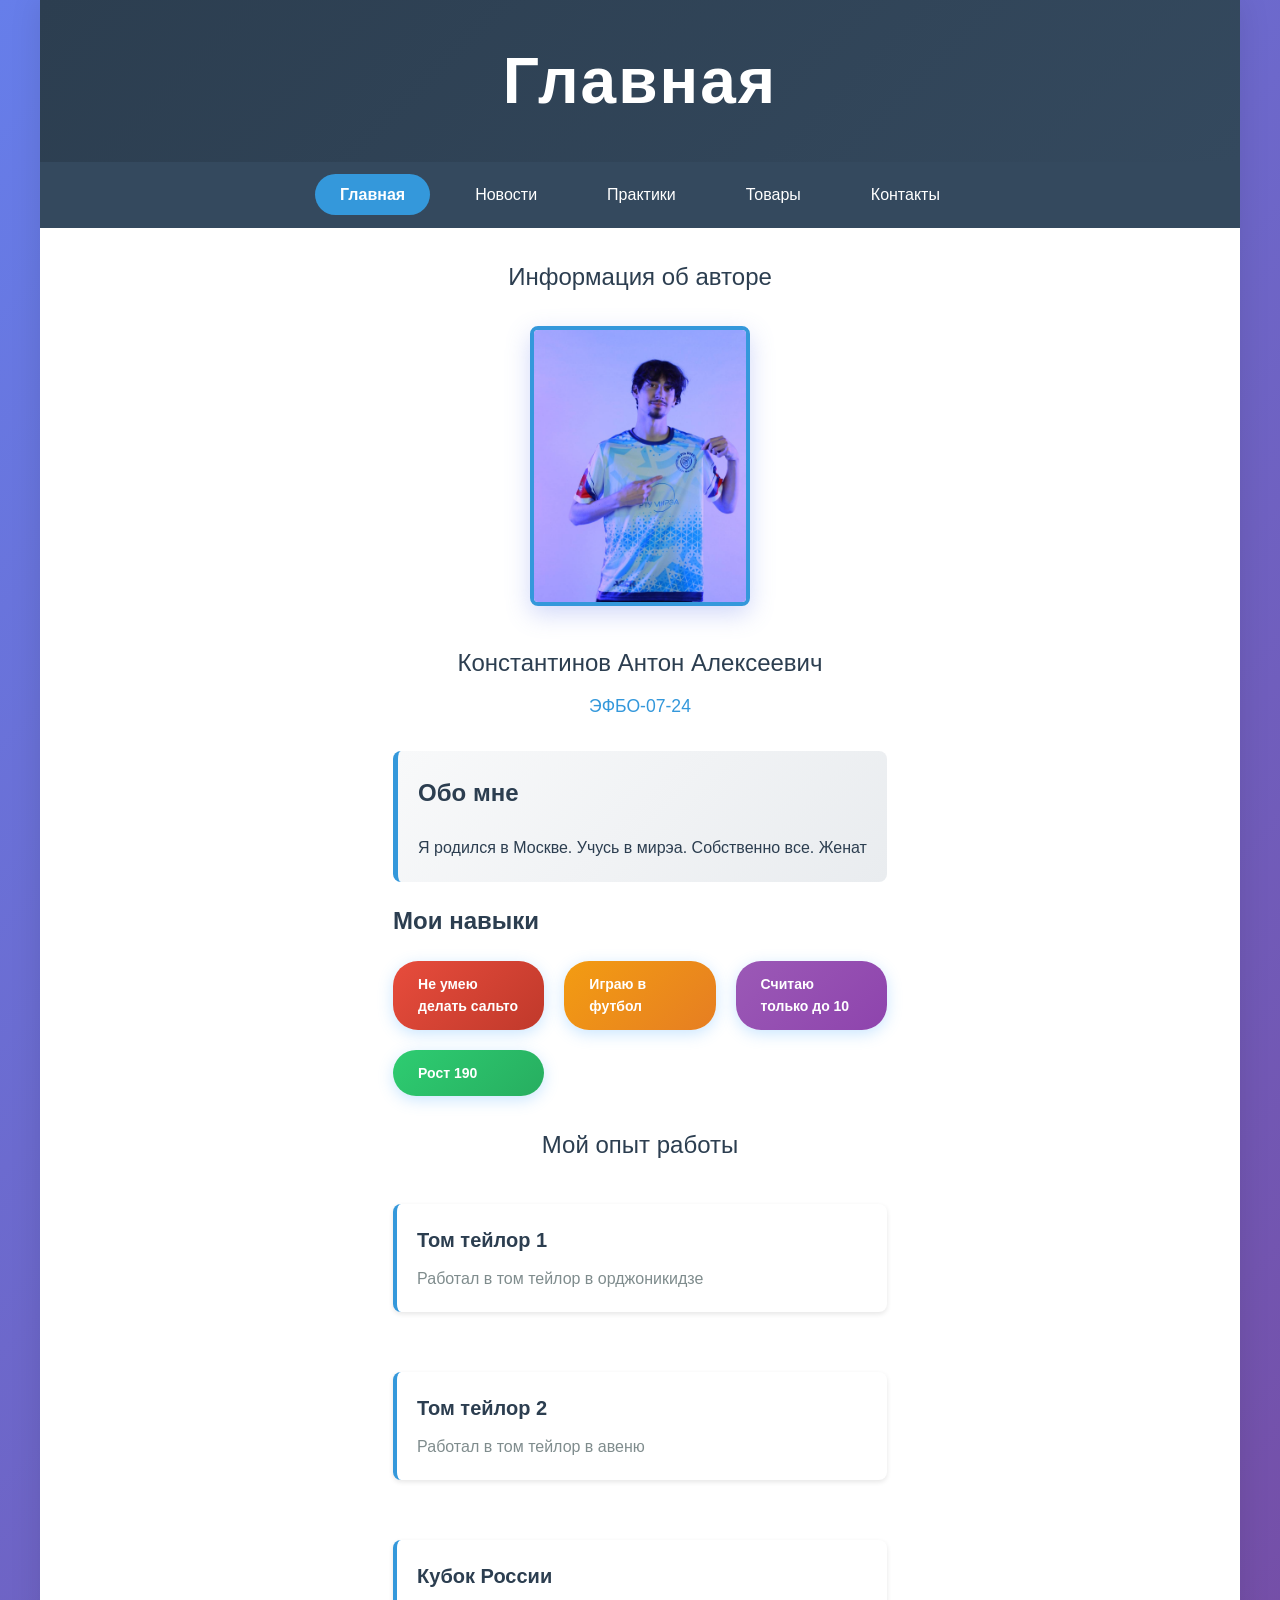
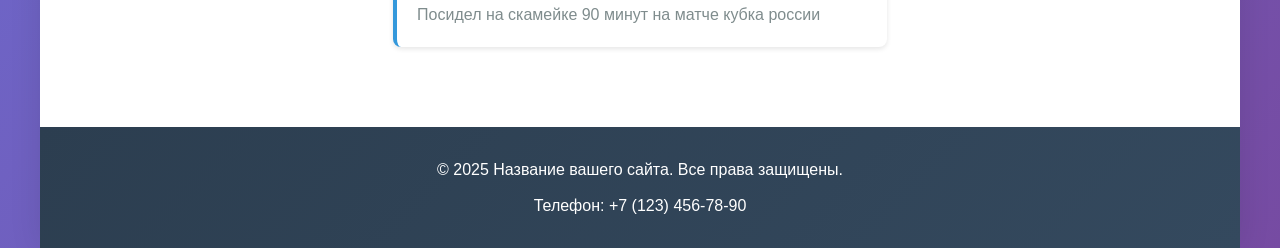
==== commit 397f9a5a: "11 практика" ====
--- a/index.html
+++ b/index.html
@@ -7,68 +7,76 @@
   <link rel="stylesheet" href="css/style.css">
 </head>
 <body>
-<div class="page-container">
+<div class="page">
   <header class="header">
-    <h1>Главная</h1>
+    <h1 class="header__title">Главная</h1>
   </header>
   <nav class="nav">
-    <ul class="nav-list">
-      <li class="nav-item"><a class="nav-link"
-                              href="index.html">Главная</a></li>
-      <li class="nav-item"><a class="nav-link"
-                              href="pages/news.html">Новости</a></li>
-      <li class="nav-item"><a class="nav-link"
-                              href="pages/practices.html">Практики</a></li>
-      <li class="nav-item"><a class="nav-link"
-                              href="pages/goods.html">Товары</a></li>
-      <li class="nav-item"><a class="nav-link"
-                              href="pages/contacts.html">Контакты</a></li>
+    <ul class="nav__list">
+      <li class="nav__item nav__item--active">
+        <a class="nav__link" href="index.html">Главная</a>
+      </li>
+      <li class="nav__item">
+        <a class="nav__link" href="pages/news.html">Новости</a>
+      </li>
+      <li class="nav__item">
+        <a class="nav__link" href="pages/practices.html">Практики</a>
+      </li>
+      <li class="nav__item">
+        <a class="nav__link" href="pages/goods.html">Товары</a>
+      </li>
+      <li class="nav__item">
+        <a class="nav__link" href="pages/contacts.html">Контакты</a>
+      </li>
     </ul>
   </nav>
-  <main class="content">
-    <article class="profile-header">
-      <h1 class="profile-title">Информация об авторе</h1>
-      <img class="profile-photo" src="img/photo1.png" alt="Фото
+  <main class="main">
+    <section class="profile">
+      <div class="profile__header">
+        <h1 class="profile__title">Информация об авторе</h1>
+        <img class="profile__photo" src="img/photo1.png" alt="Фото
 автора" width="200" height="250">
-      <h2 class="profile-name">Константинов Антон Алексеевич</h2>
-      <p class="profile-group">ЭФБО-07-24</p>
-    </article>
-
-    <section class="about-me">
-      <p>Обо мне: Я родился в Москве. Учусь в мирэа. Собственно все. Женат</p>
-    </section>
-
-    <section class="skills-container">
-      <h2>Мои навыки</h2>
-      <div class="skills-grid">
-        <div class="skill-tag">Не умею делать сальто</div>
-        <div class="skill-tag">Играю в футбол</div>
-        <div class="skill-tag">Считаю только до 10</div>
-        <div class="skill-tag">Рост 190</div>
+        <h2 class="profile__name">Константинов Антон Алексеевич</h2>
+        <p class="profile__group">ЭФБО-07-24</p>
       </div>
     </section>
 
-    <section class="experience-section">
-      <h2 class="section-title">Мой опыт работы</h2>
-      <div class="experience-grid">
-        <article class="experience-card">
-          <h3 class="experience-title">Том тейлор 1</h3>
-          <p class="experience-desc">Работал в том тейлор в орджоникидзе</p>
+    <section class="about">
+      <h2 class="about__title">Обо мне</h2>
+      <p class="about__text">Я родился в Москве. Учусь в мирэа. Собственно все. Женат</p>
+    </section>
+
+    <section class="skills">
+      <h2 class="skills__title">Мои навыки</h2>
+      <div class="skills__list">
+        <div class="skill skill--no-salto">Не умею делать сальто</div>
+        <div class="skill skill--football">Играю в футбол</div>
+        <div class="skill skill--count">Считаю только до 10</div>
+        <div class="skill skill--tall">Рост 190</div>
+      </div>
+    </section>
+
+    <section class="experience">
+      <h2 class="experience__title">Мой опыт работы</h2>
+      <div class="experience__grid">
+        <article class="experience__card">
+          <h3 class="experience__card-title">Том тейлор 1</h3>
+          <p class="experience__card-desc">Работал в том тейлор в орджоникидзе</p>
         </article>
-        <article class="experience-card">
-          <h3 class="experience-title">Том тейлор 2</h3>
-          <p class="experience-desc">Работал в том тейлор в авеню</p>
+        <article class="experience__card">
+          <h3 class="experience__card-title">Том тейлор 2</h3>
+          <p class="experience__card-desc">Работал в том тейлор в авеню</p>
         </article>
-        <article class="experience-card">
-          <h3 class="experience-title">Кубок России</h3>
-          <p class="experience-desc">Посидел на скамейке 90 минут на матче кубка россии</p>
+        <article class="experience__card">
+          <h3 class="experience__card-title">Кубок России</h3>
+          <p class="experience__card-desc">Посидел на скамейке 90 минут на матче кубка россии</p>
         </article>
       </div>
     </section>
   </main>
   <footer class="footer">
-    <p>&copy; 2023 Название вашего сайта. Все права защищены.</p>
-    <p>Телефон: +7 (123) 456-78-90</p>
+    <p class="footer__text">&copy; 2025 Название вашего сайта. Все права защищены.</p>
+    <p class="footer__contact">Телефон: +7 (123) 456-78-90</p>
   </footer>
 </div>
 </body>
--- a/css/style.css
+++ b/css/style.css
@@ -1,21 +1,49 @@
+/* ===== CSS переменные ===== */
+:root {
+  --color-main: #2c3e50;
+  --color-accent: #3498db;
+  --color-light: #ecf0f1;
+  --color-dark: #34495e;
+  --color-text: #2c3e50;
+  --color-white: #ffffff;
+  --color-success: #27ae60;
+  --color-error: #e74c3c;
+  --shadow: 0 2px 5px rgba(0,0,0,0.1);
+  --shadow-hover: 0 5px 15px rgba(0,0,0,0.2);
+  --radius: 8px;
+  --space-sm: 10px;
+  --space-md: 20px;
+  --space-lg: 30px;
+  --transition: all 0.3s ease;
+  --font-size-base: 16px;
+  --font-size-title: 1.5rem;
+  --font-size-header: 2rem;
+  --font-family: 'Segoe UI', Tahoma, Geneva, Verdana, sans-serif;
+}
+
 /* ===== базовые стили ===== */
+* {
+  margin: 0;
+  padding: 0;
+  box-sizing: border-box;
+}
+
 body {
-  font-family: 'Segoe UI', Tahoma, Geneva, Verdana, sans-serif; /* Современный
-шрифт для лучшей читаемости */
-  margin: 0; /* Убираем стандартные отступы браузера */
-  padding: 0; /* Убираем стандартные внутренние отступы */
-  background: linear-gradient(135deg, #667eea 0%, #764ba2 100%); /* Красивый
-градиентный фон всей страницы */
-  min-height: 100vh; /* Минимальная высота равна высоте окна браузера */
-}
-/* ===== контейнер страницы ===== */
-.page-container {
-  max-width: 1200px; /* Максимальная ширина контента */
-  margin: 0 auto; /* Центрирование контейнера по горизонтали */
-  background: white; /* Белый фон для основного содержимого */
-  min-height: 100vh; /* Минимальная высота равна высоте окна браузера */
-  box-shadow: 0 0 30px rgba(0,0,0,0.1); /* Легкая тень вокруг всего контента */
-  display: grid; /* сеточный макет для семантических областей */
+  font-family: var(--font-family);
+  line-height: 1.6;
+  color: var(--color-text);
+  background: linear-gradient(135deg, #667eea 0%, #764ba2 100%);
+  min-height: 100vh;
+}
+
+/* ===== Блок page ===== */
+.page {
+  max-width: 1200px;
+  margin: 0 auto;
+  background: var(--color-white);
+  min-height: 100vh;
+  box-shadow: 0 0 30px rgba(0,0,0,0.1);
+  display: grid;
   grid-template-rows: auto 1fr auto;
   grid-template-areas:
     "header"
@@ -23,326 +51,583 @@
     "main"
     "footer";
 }
-/* ===== шапка ===== */
+
+/* ===== Блок header ===== */
 .header {
-  background: linear-gradient(135deg, #2c3e50 0%, #34495e 100%); /* Темный
-градиентный фон */
-  color: white; /* Белый цвет текста */
-  text-align: center; /* Выравнивание текста по центру */
-  padding: 30px; /* Внутренние отступы со всех сторон */
-  font-size: 28px; /* Размер шрифта */
-  font-weight: 300; /* Легкое начертание шрифта */
-  letter-spacing: 2px; /* Расстояние между буквами */
-  grid-area: header; /* привязка к области сетки */
-}
-/* ===== навигация ===== */
+  background: linear-gradient(135deg, var(--color-main) 0%, var(--color-dark) 100%);
+  color: var(--color-white);
+  text-align: center;
+  padding: var(--space-lg);
+  font-size: var(--font-size-header);
+  font-weight: 300;
+  letter-spacing: 2px;
+  grid-area: header;
+}
+
+.header__title {
+  margin: 0;
+}
+
+/* ===== Блок nav ===== */
 .nav {
-  background: #2c3e50; /* Темно-синий фон навигации */
-  padding: 20px 0; /* Вертикальные отступы */
-  grid-area: nav; /* привязка к области сетки */
-}
-.nav-list {
-  list-style: none; /* Убираем маркеры списка */
-  margin: 0; /* Убираем внешние отступы */
-  padding: 0; /* Убираем внутренние отступы */
-  display: flex; /* Горизонтальное расположение элементов */
-  justify-content: center; /* Выравнивание по центру */
-  gap: 25px; /* Расстояние между элементами навигации */
-}
-.nav-item {
-  margin: 0; /* Убираем отступы у пунктов меню */
-}
-.nav-link {
-  color: white; /* Белый цвет текста ссылок */
-  text-decoration: none; /* Убираем подчеркивание ссылок */
-  padding: 12px 25px; /* Отступы внутри ссылок */
-  border-radius: 25px; /* Скругленные углы (капсульная форма) */
-  transition: all 0.3s ease; /* Плавные анимации при изменении */
-  font-weight: 500; /* Средняя жирность шрифта */
-}
-.nav-link:hover {
-  background: rgba(255,255,255,0.1); /* Полупрозрачный белый фон при наведении
-*/
-  transform: translateY(-2px); /* Легкое поднятие элемента при наведении */
-}
-/* ===== основной контент ===== */
-/* заменили .content на main для семантики */
-main.content {
-  padding: 40px; /* Внутренние отступы контента */
-  max-width: 900px; /* Максимальная ширина контента */
-  margin: 0 auto; /* Центрирование контента */
-  grid-area: main; /* привязка к области сетки */
-}
-/* ===== главная страница ===== */
-.profile-header {
-  text-align: center; /* Выравнивание по центру */
-  margin-bottom: 40px; /* Отступ снизу */
-}
-.profile-title {
-  font-size: 32px; /* Размер шрифта заголовка */
-  color: #2c3e50; /* Темно-синий цвет текста */
-  margin-bottom: 10px; /* Отступ снизу */
-  font-weight: 300; /* Легкое начертание шрифта */
-}
-.profile-photo {
-  width: 220px; /* Фиксированная ширина фото */
-  height: 280px; /* Фиксированная высота фото */
-  border-radius: 15px; /* Скругленные углы фото */
-  object-fit: cover; /* Обрезка фото для сохранения пропорций */
-  margin: 20px auto; /* Центрирование и отступы */
-  border: 4px solid #667eea; /* Синяя рамка вокруг фото */
-  box-shadow: 0 8px 25px rgba(102, 126, 234, 0.3); /* Тень с синим оттенком */
-}
-.profile-name {
-  font-size: 24px; /* Размер шрифта имени */
-  color: #2c3e50; /* Темно-синий цвет текста */
-  margin: 10px 0; /* Вертикальные отступы */
-  font-weight: 500; /* Средняя жирность шрифта */
-}
-.profile-group {
-  font-size: 18px; /* Размер шрифта группы */
-  color: #7f8c8d; /* Серый цвет текста */
-  margin: 5px 0; /* Вертикальные отступы */
-}
-.about-me {
-  background: linear-gradient(135deg, #f8f9fa 0%, #e9ecef 100%); /* Светлый
-градиентный фон */
-  padding: 25px; /* Внутренние отступы */
-  border-radius: 15px; /* Скругленные углы */
-  margin: 30px 0; /* Вертикальные отступы */
-  border-left: 5px solid #667eea; /* Синяя полоса слева */
-  font-size: 16px; /* Размер шрифта текста */
-  line-height: 1.8; /* Межстрочный интервал */
-}
-/* ===== навыки ===== */
-/* добавили css grid для навыков */
-.skills-grid {
-  display: grid; /* Горизонтальное расположение навыков */
+  background: var(--color-dark);
+  padding: var(--space-md) 0;
+  grid-area: nav;
+}
+
+.nav__list {
+  list-style: none;
+  margin: 0;
+  padding: 0;
+  display: flex;
+  justify-content: center;
+  gap: var(--space-md);
+}
+
+.nav__item {
+  margin: 0;
+}
+
+.nav__link {
+  color: var(--color-white);
+  text-decoration: none;
+  padding: 12px 25px;
+  border-radius: 25px;
+  transition: var(--transition);
+  font-weight: 500;
+}
+
+.nav__link:hover {
+  background: rgba(255,255,255,0.1);
+  transform: translateY(-2px);
+}
+
+/* Модификатор активного элемента */
+.nav__item--active .nav__link {
+  background: var(--color-accent);
+  font-weight: bold;
+}
+
+/* ===== Блок main ===== */
+.main {
+  padding: var(--space-lg);
+  max-width: 900px;
+  margin: 0 auto;
+  grid-area: main;
+}
+
+/* ===== Блок profile ===== */
+.profile {
+  text-align: center;
+  margin-bottom: var(--space-lg);
+}
+
+.profile__header {
+  margin-bottom: var(--space-lg);
+}
+
+.profile__title {
+  font-size: var(--font-size-title);
+  color: var(--color-main);
+  margin-bottom: var(--space-sm);
+  font-weight: 300;
+}
+
+.profile__photo {
+  width: 220px;
+  height: 280px;
+  border-radius: var(--radius);
+  object-fit: cover;
+  margin: var(--space-md) auto;
+  border: 4px solid var(--color-accent);
+  box-shadow: 0 8px 25px rgba(102, 126, 234, 0.3);
+}
+
+.profile__name {
+  font-size: var(--font-size-title);
+  color: var(--color-main);
+  margin: var(--space-sm) 0;
+  font-weight: 500;
+}
+
+.profile__group {
+  font-size: 1.1rem;
+  color: var(--color-accent);
+  margin: var(--space-sm) 0;
+}
+
+/* ===== Блок about ===== */
+.about {
+  background: linear-gradient(135deg, #f8f9fa 0%, #e9ecef 100%);
+  padding: var(--space-md);
+  border-radius: var(--radius);
+  margin: var(--space-md) 0;
+  border-left: 5px solid var(--color-accent);
+  font-size: var(--font-size-base);
+  line-height: 1.8;
+}
+
+.about__title {
+  font-size: var(--font-size-title);
+  color: var(--color-main);
+  margin-bottom: var(--space-md);
+}
+
+.about__text {
+  margin: 0;
+}
+
+/* ===== Блок skills ===== */
+.skills {
+  margin-bottom: var(--space-lg);
+}
+
+.skills__title {
+  font-size: var(--font-size-title);
+  color: var(--color-main);
+  margin-bottom: var(--space-md);
+}
+
+.skills__list {
+  display: grid;
   grid-template-columns: repeat(auto-fit, minmax(150px, 1fr));
-  gap: 15px; /* Расстояние между навыками */
-  margin: 20px 0; /* Вертикальные отступы */
-}
-.skill-tag {
-  background: linear-gradient(135deg, #4facfe 0%, #00f2fe 100%); /* Голубой
-градиентный фон */
-  color: white; /* Белый цвет текста */
-  padding: 12px 25px; /* Внутренние отступы */
-  border-radius: 25px; /* Круглые углы (капсульная форма) */
-  font-weight: 600; /* Жирный шрифт */
-  font-size: 14px; /* Размер шрифта */
-  box-shadow: 0 4px 15px rgba(79, 172, 254, 0.3); /* Тень с голубым оттенком */
-  transition: all 0.3s ease; /* Плавные анимации при изменении */
-}
-.skill-tag:hover {
-  transform: translateY(-3px); /* Поднятие элемента при наведении */
-  box-shadow: 0 6px 20px rgba(79, 172, 254, 0.4); /* Увеличение тени при
-наведении */
-}
-
-.experience-section {
-  margin-top: 50px; /* Отступ сверху */
-}
-.section-title {
-  font-size: 28px; /* Размер шрифта заголовка секции */
-  color: #2c3e50; /* Темно-синий цвет текста */
-  text-align: center; /* Выравнивание по центру */
-  margin-bottom: 30px; /* Отступ снизу */
-  font-weight: 300; /* Легкое начертание шрифта */
-}
-/* добавили css grid для карточек опыта */
-.experience-grid {
+  gap: var(--space-md);
+  margin: var(--space-md) 0;
+}
+
+/* Блок skill с модификаторами */
+.skill {
+  background: linear-gradient(135deg, #4facfe 0%, #00f2fe 100%);
+  color: var(--color-white);
+  padding: 12px 25px;
+  border-radius: 25px;
+  font-weight: 600;
+  font-size: 14px;
+  box-shadow: 0 4px 15px rgba(79, 172, 254, 0.3);
+  transition: var(--transition);
+}
+
+.skill:hover {
+  transform: translateY(-3px);
+  box-shadow: 0 6px 20px rgba(79, 172, 254, 0.4);
+}
+
+.skill--no-salto { background: linear-gradient(135deg, #e74c3c 0%, #c0392b 100%); }
+.skill--football { background: linear-gradient(135deg, #f39c12 0%, #e67e22 100%); }
+.skill--count { background: linear-gradient(135deg, #9b59b6 0%, #8e44ad 100%); }
+.skill--tall { background: linear-gradient(135deg, #2ecc71 0%, #27ae60 100%); }
+
+/* ===== Блок experience ===== */
+.experience {
+  margin-top: var(--space-lg);
+}
+
+.experience__title {
+  font-size: var(--font-size-title);
+  color: var(--color-main);
+  text-align: center;
+  margin-bottom: var(--space-md);
+  font-weight: 300;
+}
+
+.experience__grid {
   display: grid;
   grid-template-columns: repeat(auto-fit, minmax(300px, 1fr));
-  gap: 20px;
-}
-.experience-card {
-  background: white; /* Белый фон карточки */
-  padding: 25px; /* Внутренние отступы */
-  margin: 20px 0; /* Вертикальные отступы */
-  border-radius: 12px; /* Скругленные углы */
-  box-shadow: 0 5px 20px rgba(0,0,0,0.08); /* Легкая тень */
-  border-left: 4px solid #667eea; /* Синяя полоса слева */
-  transition: transform 0.3s ease; /* Плавная анимация трансформации */
-}
-.experience-card:hover {
-  transform: translateX(5px); /* Сдвиг вправо при наведении */
-}
-.experience-title {
-  font-size: 20px; /* Размер шрифта заголовка опыта */
-  color: #2c3e50; /* Темно-синий цвет текста */
-  margin: 0 0 10px 0; /* Отступ снизу */
-  font-weight: 600; /* Жирный шрифт */
-}
-.experience-desc {
-  color: #7f8c8d; /* Серый цвет текста */
-  line-height: 1.6; /* Межстрочный интервал */
-  margin: 0; /* Убираем отступы */
-}
-/* ===== футер ===== */
-.footer {
-  background: linear-gradient(135deg, #2c3e50 0%, #34495e 100%); /* Темный
-градиентный фон */
-  color: white; /* Белый цвет текста */
-  text-align: center; /* Выравнивание по центру */
-  padding: 30px; /* Внутренние отступы */
-  margin-top: 50px; /*Отступ сверху*/
-}
-/* =====карточка новости===== */
-.news-container {
-  display: grid;
-  gap: 25px;
-}
-
-.news-card {
-  background: white;
-  padding: 30px;
-  margin: 20px 0;
-  border-radius: 12px;
-  box-shadow: 0 5px 20px rgba(0,0,0,0.08);
-  border-left: 4px solid #667eea; /* Синяя полоса слева — как в макете */
-  transition: transform 0.3s ease;
-}
-.news-card:hover {
+  gap: var(--space-md);
+}
+
+.experience__card {
+  background: var(--color-white);
+  padding: var(--space-md);
+  margin: var(--space-md) 0;
+  border-radius: var(--radius);
+  box-shadow: var(--shadow);
+  border-left: 4px solid var(--color-accent);
+  transition: var(--transition);
+}
+
+.experience__card:hover {
   transform: translateX(5px);
-}
-
-.news-title {
-  font-size: 24px;
-  color: #2c3e50;
-  margin: 0 0 10px 0;
-  font-weight: 600;
-}
-
-.news-meta {
-  font-size: 14px;
-  color: #7f8c8d;
-  margin: 0 0 15px 0;
-  font-style: italic;
-}
-
-.news-text {
+  box-shadow: var(--shadow-hover);
+}
+
+.experience__card-title {
+  font-size: 1.25rem;
+  color: var(--color-main);
+  margin: 0 0 var(--space-sm) 0;
+  font-weight: 600;
+}
+
+.experience__card-desc {
   color: #7f8c8d;
   line-height: 1.6;
   margin: 0;
 }
-/* ===== карточка товара ===== */
-.product-grid {
+
+/* ===== Блок products ===== */
+.products {
+  margin-bottom: var(--space-lg);
+}
+
+.products__title {
+  font-size: var(--font-size-title);
+  color: var(--color-main);
+  text-align: center;
+  margin-bottom: var(--space-md);
+  font-weight: 300;
+}
+
+.products__grid {
   display: grid;
   grid-template-columns: repeat(auto-fit, minmax(280px, 1fr));
-  gap: 30px;
-  margin-top: 30px;
-}
+  gap: var(--space-lg);
+  margin-top: var(--space-md);
+}
+
+/* ===== Блок product-card ===== */
 .product-card {
-  background: white;
-  padding: 20px;
-  margin: 20px 0;
-  border-radius: 12px;
-  box-shadow: 0 5px 20px rgba(0,0,0,0.08);
-  border-left: 4px solid #667eea;
-  text-align: center;
-  transition: transform 0.3s ease;
+  background: var(--color-white);
+  padding: var(--space-md);
+  margin: var(--space-md) 0;
+  border-radius: var(--radius);
+  box-shadow: var(--shadow);
+  border-left: 4px solid var(--color-accent);
+  text-align: center;
+  transition: var(--transition);
 }
 
 .product-card:hover {
   transform: translateY(-5px);
-}
-
-.product-image {
+  box-shadow: var(--shadow-hover);
+}
+
+.product-card__image {
   width: 200px;
   height: 200px;
   object-fit: cover;
-  border-radius: 10px;
-  margin-bottom: 20px;
-  border: 3px solid #f8f9fa;
-}
-
-.product-name {
-  font-size: 18px;
-  color: #2c3e50;
-  margin: 10px 0;
-  font-weight: 600;
-}
-
-.product-price {
-  font-size: 16px;
-  color: #27ae60;
+  border-radius: var(--radius);
+  margin-bottom: var(--space-md);
+  border: 3px solid var(--color-light);
+}
+
+.product-card__name {
+  font-size: 1.125rem;
+  color: var(--color-main);
+  margin: var(--space-sm) 0;
+  font-weight: 600;
+}
+
+.product-card__price {
+  font-size: 1rem;
+  color: var(--color-success);
   font-weight: bold;
   margin: 0;
 }
-/* ===== карточка контактов ===== */
-.contact-container {
-  text-align: center;
-  padding: 40px 20px;
-}
-
-.section-title {
-  font-size: 28px;
-  color: #2c3e50;
-  margin-bottom: 30px;
+
+/* ===== Блок news ===== */
+.news {
+  margin-bottom: var(--space-lg);
+}
+
+.news__title {
+  font-size: var(--font-size-title);
+  color: var(--color-main);
+  text-align: center;
+  margin-bottom: var(--space-md);
   font-weight: 300;
 }
 
-.contact-card {
-  background: #e9ecef;
-  padding: 25px;
-  margin: 20px auto;
-  max-width: 600px;
-  border-radius: 15px;
-  box-shadow: 0 5px 20px rgba(0,0,0,0.08);
-  transition: transform 0.3s ease;
-}
-
-.contact-card:hover {
-  transform: translateY(-5px);
-}
-
-.contact-title {
-  font-size: 20px;
-  color: #2c3e50;
-  margin: 0 0 10px 0;
-  font-weight: 600;
-}
-
-.contact-text {
+.news__list {
+  display: flex;
+  flex-direction: column;
+  gap: var(--space-md);
+}
+
+/* ===== Блок news-item ===== */
+.news-item {
+  background: var(--color-white);
+  padding: var(--space-lg);
+  margin: var(--space-md) 0;
+  border-radius: var(--radius);
+  box-shadow: var(--shadow);
+  border-left: 4px solid var(--color-accent);
+  transition: var(--transition);
+}
+
+.news-item:hover {
+  transform: translateX(5px);
+  box-shadow: var(--shadow-hover);
+}
+
+.news-item__title {
+  font-size: 1.5rem;
+  color: var(--color-main);
+  margin: 0 0 var(--space-sm) 0;
+  font-weight: 600;
+}
+
+.news-item__date {
+  font-size: 0.875rem;
+  color: var(--color-accent);
+  margin: 0 0 var(--space-sm) 0;
+  font-style: italic;
+}
+
+.news-item__text {
   color: #7f8c8d;
   line-height: 1.6;
   margin: 0;
 }
 
-.contact-button{
+/* ===== Блок contacts ===== */
+.contacts {
+  text-align: center;
+  padding: var(--space-lg) var(--space-md);
+}
+
+.contacts__title {
+  font-size: var(--font-size-title);
+  color: var(--color-main);
+  margin-bottom: var(--space-md);
+  font-weight: 300;
+}
+
+.contacts__list {
+  display: grid;
+  grid-template-columns: repeat(auto-fit, minmax(250px, 1fr));
+  gap: var(--space-md);
+}
+
+/* ===== Блок contact-item ===== */
+.contact-item {
+  background: var(--color-light);
+  padding: var(--space-md);
+  margin: var(--space-md) auto;
+  max-width: 600px;
+  border-radius: var(--radius);
+  box-shadow: var(--shadow);
+  transition: var(--transition);
+}
+
+.contact-item:hover {
+  transform: translateY(-5px);
+  box-shadow: var(--shadow-hover);
+}
+
+.contact-item__title {
+  font-size: 1.25rem;
+  color: var(--color-main);
+  margin: 0 0 var(--space-sm) 0;
+  font-weight: 600;
+}
+
+.contact-item__value {
+  color: var(--color-accent);
+  line-height: 1.6;
+  margin: 0;
+}
+
+.contact-button {
   background: linear-gradient(135deg, #667eea 0%, #764ba2 100%);
-  color: white;
+  color: var(--color-white);
   border: none;
-  padding: 15px 40px;
-  font-size: 16px;
+  padding: var(--space-md) 40px;
+  font-size: 1rem;
   border-radius: 30px;
   cursor: pointer;
-  margin-top: 20px;
-  font-weight: 600;
-  transition: all 0.3s ease;
-}
-.contact-button:hover{
+  margin-top: var(--space-md);
+  font-weight: 600;
+  transition: var(--transition);
+}
+
+.contact-button:hover {
   transform: translateY(-2px);
   box-shadow: 0 8px 25px rgba(102, 126, 234, 0.4);
 }
 
+/* ===== Блок footer ===== */
+.footer {
+  background: linear-gradient(135deg, var(--color-main) 0%, var(--color-dark) 100%);
+  color: var(--color-white);
+  text-align: center;
+  padding: var(--space-md);
+  margin-top: var(--space-lg);
+  grid-area: footer;
+}
+
+.footer__text,
+.footer__contact {
+  margin: var(--space-sm) 0;
+}
+
+/* ==== Стили для модального окна ==== */
+dialog::backdrop {
+  background: rgba(0, 0, 0, 0.6);
+  animation: fadeIn 0.3s ease;
+}
+
+dialog {
+  border: none;
+  border-radius: var(--radius);
+  padding: 0;
+  box-shadow: 0 10px 30px rgba(0, 0, 0, 0.3);
+  animation: slideIn 0.3s ease;
+  max-width: 500px;
+  width: 90vw;
+  max-height: 90vh;
+  overflow-y: auto;
+}
+
+.modal-header {
+  background: linear-gradient(135deg, var(--color-main) 0%, var(--color-dark) 100%);
+  color: var(--color-white);
+  padding: 1.5rem;
+  border-radius: var(--radius) var(--radius) 0 0;
+  margin: 0;
+}
+
+.modal-header h2 {
+  margin: 0;
+  color: var(--color-white);
+  font-size: 1.5rem;
+}
+
+.modal-content {
+  padding: 2rem;
+}
+
+.form-group {
+  margin-bottom: 1.5rem;
+}
+
+.form-group label {
+  display: block;
+  margin-bottom: 0.5rem;
+  font-weight: 600;
+  color: var(--color-main);
+}
+
+.form-group input,
+.form-group select,
+.form-group textarea {
+  width: 100%;
+  padding: 0.75rem;
+  border: 2px solid #e9ecef;
+  border-radius: 6px;
+  font-size: 1rem;
+  transition: border-color 0.3s ease;
+  box-sizing: border-box;
+}
+
+.form-group input:focus,
+.form-group select:focus,
+.form-group textarea:focus {
+  outline: none;
+  border-color: #667eea;
+}
+
+.form-group textarea {
+  min-height: 100px;
+  resize: vertical;
+}
+
+.modal-actions {
+  display: flex;
+  gap: 1rem;
+  justify-content: flex-end;
+  margin-top: 2rem;
+}
+
+.btn {
+  padding: 0.75rem 1.5rem;
+  border: none;
+  border-radius: 6px;
+  cursor: pointer;
+  font-size: 1rem;
+  transition: var(--transition);
+  font-weight: 600;
+}
+
+.btn-primary {
+  background: linear-gradient(135deg, #667eea 0%, #764ba2 100%);
+  color: var(--color-white);
+}
+
+.btn-primary:hover {
+  transform: translateY(-2px);
+  box-shadow: 0 5px 15px rgba(102, 126, 234, 0.4);
+}
+
+.btn-secondary {
+  background: #f8f9fa;
+  color: var(--color-main);
+  border: 2px solid #e9ecef;
+}
+
+.btn-secondary:hover {
+  background: #e9ecef;
+}
+
+.required {
+  color: var(--color-error);
+}
+
+@keyframes fadeIn {
+  from { opacity: 0; }
+  to { opacity: 1; }
+}
+
+@keyframes slideIn {
+  from {
+    opacity: 0;
+    transform: translateY(-50px) scale(0.9);
+  }
+  to {
+    opacity: 1;
+    transform: translateY(0) scale(1);
+  }
+}
+
 /* ==== АДАПТИВНОСТЬ ==== */
-/* Новое: Медиа-запросы для мобильных устройств */
 @media (max-width: 768px) {
-  .nav-list {
+  .nav__list {
     flex-direction: column;
-    gap: 10px;
-  }
-
-  .skills-grid {
+    gap: var(--space-sm);
+  }
+
+  .skills__list {
     grid-template-columns: 1fr;
   }
 
-  .experience-grid {
+  .experience__grid {
     grid-template-columns: 1fr;
   }
 
-  main.content {
-    padding: 20px;
-  }
-}
+  .products__grid {
+    grid-template-columns: 1fr;
+  }
+
+  .contacts__list {
+    grid-template-columns: 1fr;
+  }
+
+  .main {
+    padding: var(--space-md);
+  }
+}
+
+/* Адаптивность модального окна */
+@media (max-width: 600px) {
+  dialog {
+    margin: 1rem;
+    width: calc(100vw - 2rem);
+  }
+
+  .modal-actions {
+    flex-direction: column;
+  }
+
+  .btn {
+    width: 100%;
+  }
+}
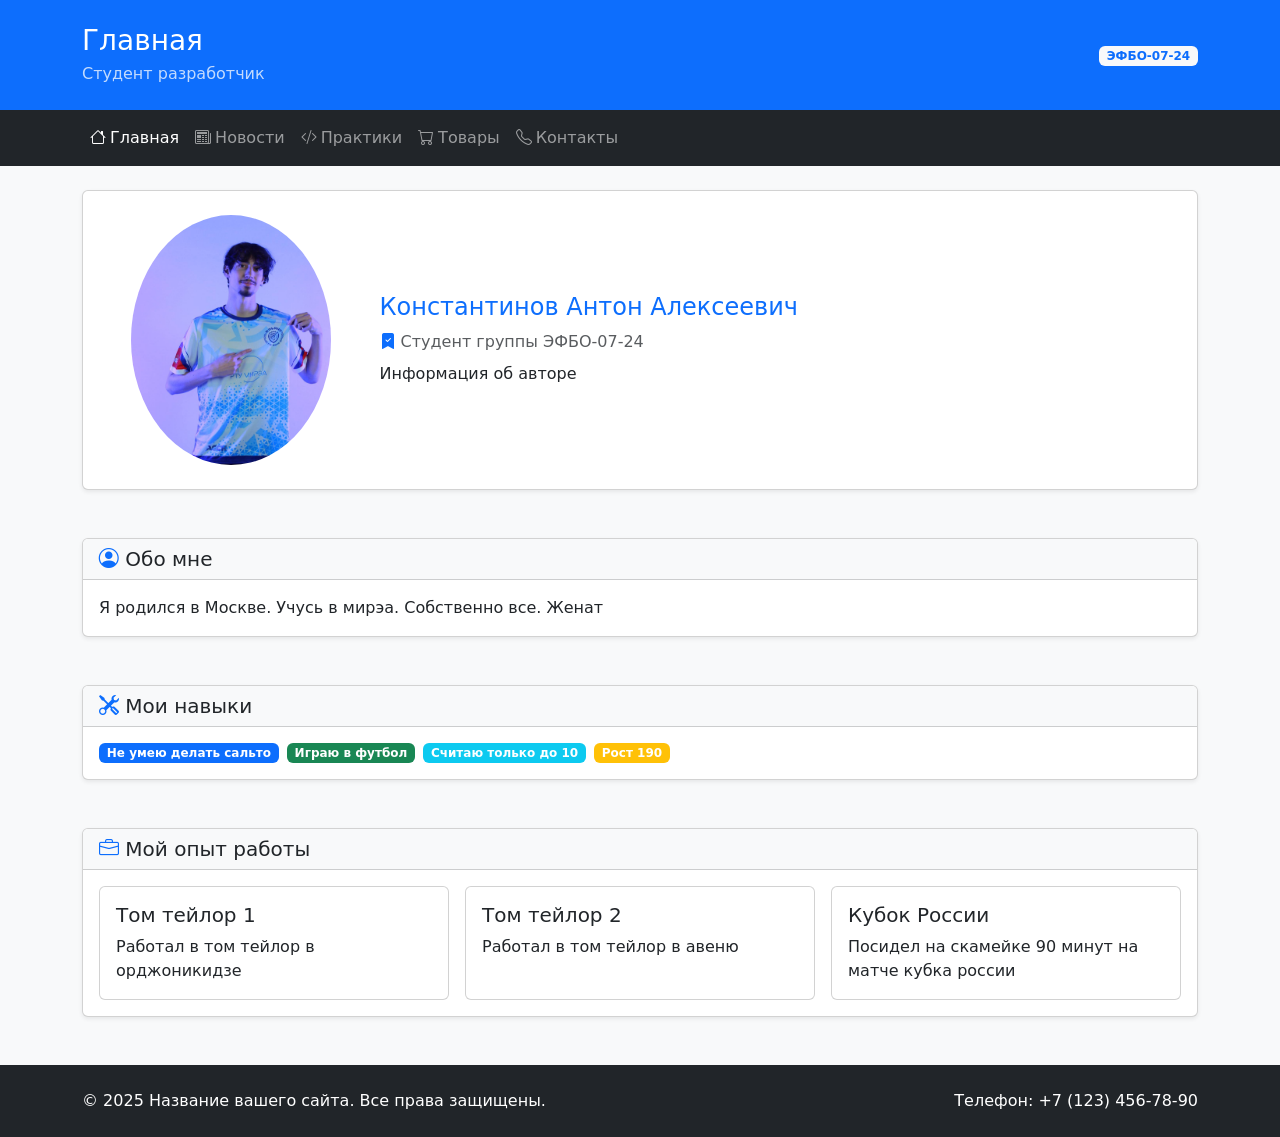
==== commit b12aec76: "12 практика" ====
--- a/index.html
+++ b/index.html
@@ -4,80 +4,171 @@
   <meta charset="UTF-8">
   <meta name="viewport" content="width=device-width, initial-scale=1.0">
   <title>Семестровая работа</title>
-  <link rel="stylesheet" href="css/style.css">
+  <link href="https://cdn.jsdelivr.net/npm/bootstrap@5.3.2/dist/css/bootstrap.min.css" rel="stylesheet">
+  <link rel="stylesheet" href="https://cdn.jsdelivr.net/npm/bootstrap-icons@1.11.1/font/bootstrap-icons.css">
 </head>
-<body>
-<div class="page">
-  <header class="header">
-    <h1 class="header__title">Главная</h1>
+<body class="bg-light">
+<div class="container-fluid p-0">
+  <!-- Header -->
+  <header class="bg-primary text-white py-4">
+    <div class="container">
+      <div class="row align-items-center">
+        <div class="col">
+          <h1 class="h3 mb-1">Главная</h1>
+          <p class="mb-0 opacity-75">Студент разработчик</p>
+        </div>
+        <div class="col-auto">
+          <span class="badge bg-light text-primary">ЭФБО-07-24</span>
+        </div>
+      </div>
+    </div>
   </header>
-  <nav class="nav">
-    <ul class="nav__list">
-      <li class="nav__item nav__item--active">
-        <a class="nav__link" href="index.html">Главная</a>
-      </li>
-      <li class="nav__item">
-        <a class="nav__link" href="pages/news.html">Новости</a>
-      </li>
-      <li class="nav__item">
-        <a class="nav__link" href="pages/practices.html">Практики</a>
-      </li>
-      <li class="nav__item">
-        <a class="nav__link" href="pages/goods.html">Товары</a>
-      </li>
-      <li class="nav__item">
-        <a class="nav__link" href="pages/contacts.html">Контакты</a>
-      </li>
-    </ul>
+  <!-- Navigation -->
+  <nav class="navbar navbar-expand-lg navbar-dark bg-dark">
+    <div class="container">
+      <button class="navbar-toggler" type="button" data-bs-toggle="collapse" data-bs-target="#navbarNav">
+        <span class="navbar-toggler-icon"></span>
+      </button>
+      <div class="collapse navbar-collapse" id="navbarNav">
+        <ul class="navbar-nav">
+          <li class="nav-item">
+            <a class="nav-link active" href="index.html">
+              <i class="bi bi-house me-1"></i>Главная
+            </a>
+          </li>
+          <li class="nav-item">
+            <a class="nav-link" href="pages/news.html">
+              <i class="bi bi-newspaper me-1"></i>Новости
+            </a>
+          </li>
+          <li class="nav-item">
+            <a class="nav-link" href="pages/practices.html">
+              <i class="bi bi-code-slash me-1"></i>Практики
+            </a>
+          </li>
+          <li class="nav-item">
+            <a class="nav-link" href="pages/goods.html">
+              <i class="bi bi-cart me-1"></i>Товары
+            </a>
+          </li>
+          <li class="nav-item">
+            <a class="nav-link" href="pages/contacts.html">
+              <i class="bi bi-telephone me-1"></i>Контакты
+            </a>
+          </li>
+        </ul>
+      </div>
+    </div>
   </nav>
-  <main class="main">
-    <section class="profile">
-      <div class="profile__header">
-        <h1 class="profile__title">Информация об авторе</h1>
-        <img class="profile__photo" src="img/photo1.png" alt="Фото
-автора" width="200" height="250">
-        <h2 class="profile__name">Константинов Антон Алексеевич</h2>
-        <p class="profile__group">ЭФБО-07-24</p>
+  <!-- Main Content -->
+  <main class="container my-4">
+    <!-- Profile Section -->
+    <section class="mb-5">
+      <div class="card shadow-sm">
+        <div class="card-body p-4">
+          <div class="row align-items-center">
+            <div class="col-md-3 text-center mb-3 mb-md-0">
+              <img src="img/photo1.png" alt="Фото автора" class="img-fluid rounded-circle" style="width: 200px; height: 250px; object-fit: cover;">
+            </div>
+            <div class="col-md-9">
+              <h2 class="card-title h4 text-primary">Константинов Антон Алексеевич</h2>
+              <p class="card-text text-muted mb-2">
+                <i class="bi bi-bookmark-check-fill text-primary"></i> Студент группы ЭФБО-07-24
+              </p>
+              <p class="card-text">
+                Информация об авторе
+              </p>
+            </div>
+          </div>
+        </div>
       </div>
     </section>
-
-    <section class="about">
-      <h2 class="about__title">Обо мне</h2>
-      <p class="about__text">Я родился в Москве. Учусь в мирэа. Собственно все. Женат</p>
-    </section>
-
-    <section class="skills">
-      <h2 class="skills__title">Мои навыки</h2>
-      <div class="skills__list">
-        <div class="skill skill--no-salto">Не умею делать сальто</div>
-        <div class="skill skill--football">Играю в футбол</div>
-        <div class="skill skill--count">Считаю только до 10</div>
-        <div class="skill skill--tall">Рост 190</div>
+    <!-- About Section -->
+    <section class="mb-5">
+      <div class="card shadow-sm">
+        <div class="card-header bg-light">
+          <h3 class="card-title h5 mb-0">
+            <i class="bi bi-person-circle text-primary"></i> Обо мне
+          </h3>
+        </div>
+        <div class="card-body">
+          <p class="card-text">
+            Я родился в Москве. Учусь в мирэа. Собственно все. Женат
+          </p>
+        </div>
       </div>
     </section>
-
-    <section class="experience">
-      <h2 class="experience__title">Мой опыт работы</h2>
-      <div class="experience__grid">
-        <article class="experience__card">
-          <h3 class="experience__card-title">Том тейлор 1</h3>
-          <p class="experience__card-desc">Работал в том тейлор в орджоникидзе</p>
-        </article>
-        <article class="experience__card">
-          <h3 class="experience__card-title">Том тейлор 2</h3>
-          <p class="experience__card-desc">Работал в том тейлор в авеню</p>
-        </article>
-        <article class="experience__card">
-          <h3 class="experience__card-title">Кубок России</h3>
-          <p class="experience__card-desc">Посидел на скамейке 90 минут на матче кубка россии</p>
-        </article>
+    <!-- Skills Section -->
+    <section class="mb-5">
+      <div class="card shadow-sm">
+        <div class="card-header bg-light">
+          <h3 class="card-title h5 mb-0">
+            <i class="bi bi-tools text-primary"></i> Мои навыки
+          </h3>
+        </div>
+        <div class="card-body">
+          <div class="d-flex gap-2 flex-wrap">
+            <span class="badge bg-primary">Не умею делать сальто</span>
+            <span class="badge bg-success">Играю в футбол</span>
+            <span class="badge bg-info">Считаю только до 10</span>
+            <span class="badge bg-warning">Рост 190</span>
+          </div>
+        </div>
+      </div>
+    </section>
+    <!-- Experience Section -->
+    <section class="mb-5">
+      <div class="card shadow-sm">
+        <div class="card-header bg-light">
+          <h3 class="card-title h5 mb-0">
+            <i class="bi bi-briefcase text-primary"></i> Мой опыт работы
+          </h3>
+        </div>
+        <div class="card-body">
+          <div class="row g-3">
+            <div class="col-md-4">
+              <div class="card h-100">
+                <div class="card-body">
+                  <h5 class="card-title">Том тейлор 1</h5>
+                  <p class="card-text">Работал в том тейлор в орджоникидзе</p>
+                </div>
+              </div>
+            </div>
+            <div class="col-md-4">
+              <div class="card h-100">
+                <div class="card-body">
+                  <h5 class="card-title">Том тейлор 2</h5>
+                  <p class="card-text">Работал в том тейлор в авеню</p>
+                </div>
+              </div>
+            </div>
+            <div class="col-md-4">
+              <div class="card h-100">
+                <div class="card-body">
+                  <h5 class="card-title">Кубок России</h5>
+                  <p class="card-text">Посидел на скамейке 90 минут на матче кубка россии</p>
+                </div>
+              </div>
+            </div>
+          </div>
+        </div>
       </div>
     </section>
   </main>
-  <footer class="footer">
-    <p class="footer__text">&copy; 2025 Название вашего сайта. Все права защищены.</p>
-    <p class="footer__contact">Телефон: +7 (123) 456-78-90</p>
+  <!-- Footer -->
+  <footer class="bg-dark text-white py-4 mt-5">
+    <div class="container">
+      <div class="row align-items-center">
+        <div class="col-md-6">
+          <p class="mb-0">&copy; 2025 Название вашего сайта. Все права защищены.</p>
+        </div>
+        <div class="col-md-6 text-md-end">
+          <p class="mb-0">Телефон: +7 (123) 456-78-90</p>
+        </div>
+      </div>
+    </div>
   </footer>
 </div>
+<script src="https://cdn.jsdelivr.net/npm/bootstrap@5.3.2/dist/js/bootstrap.bundle.min.js" ></script>
 </body>
 </html>
